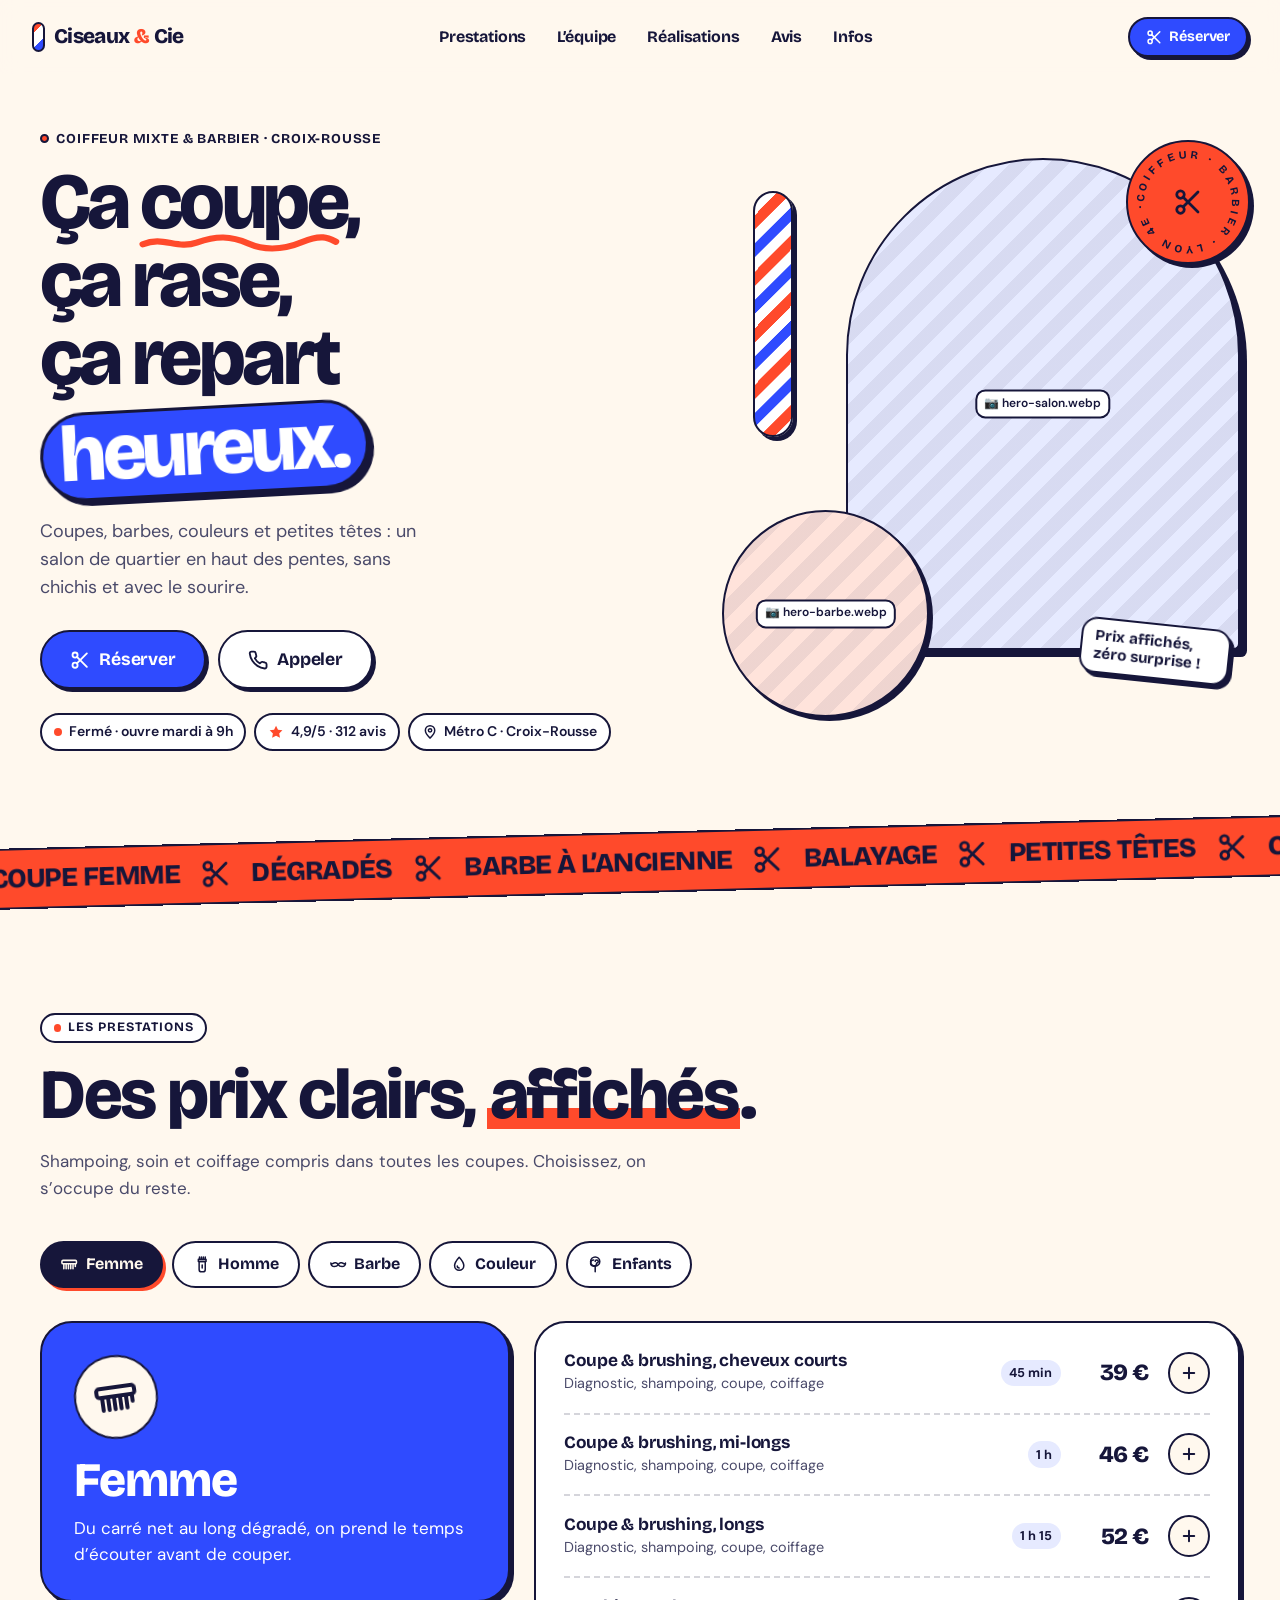
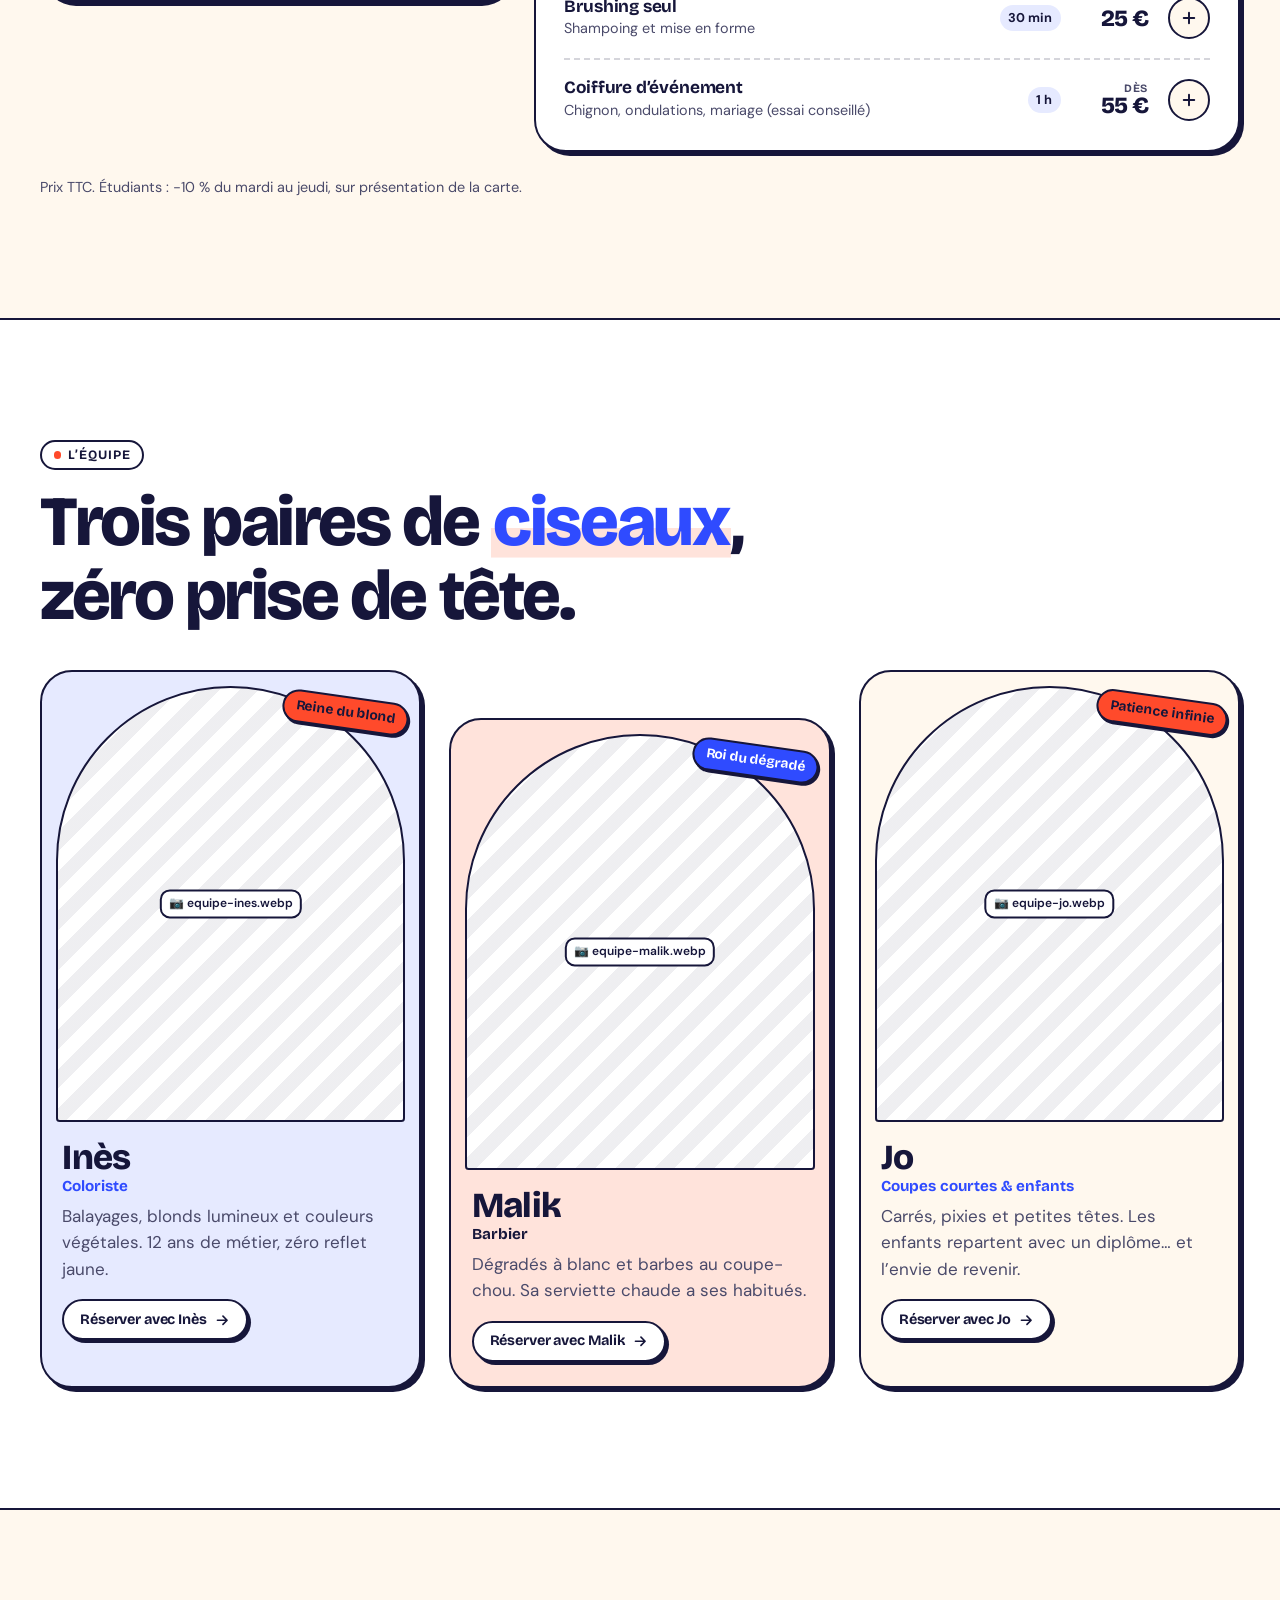
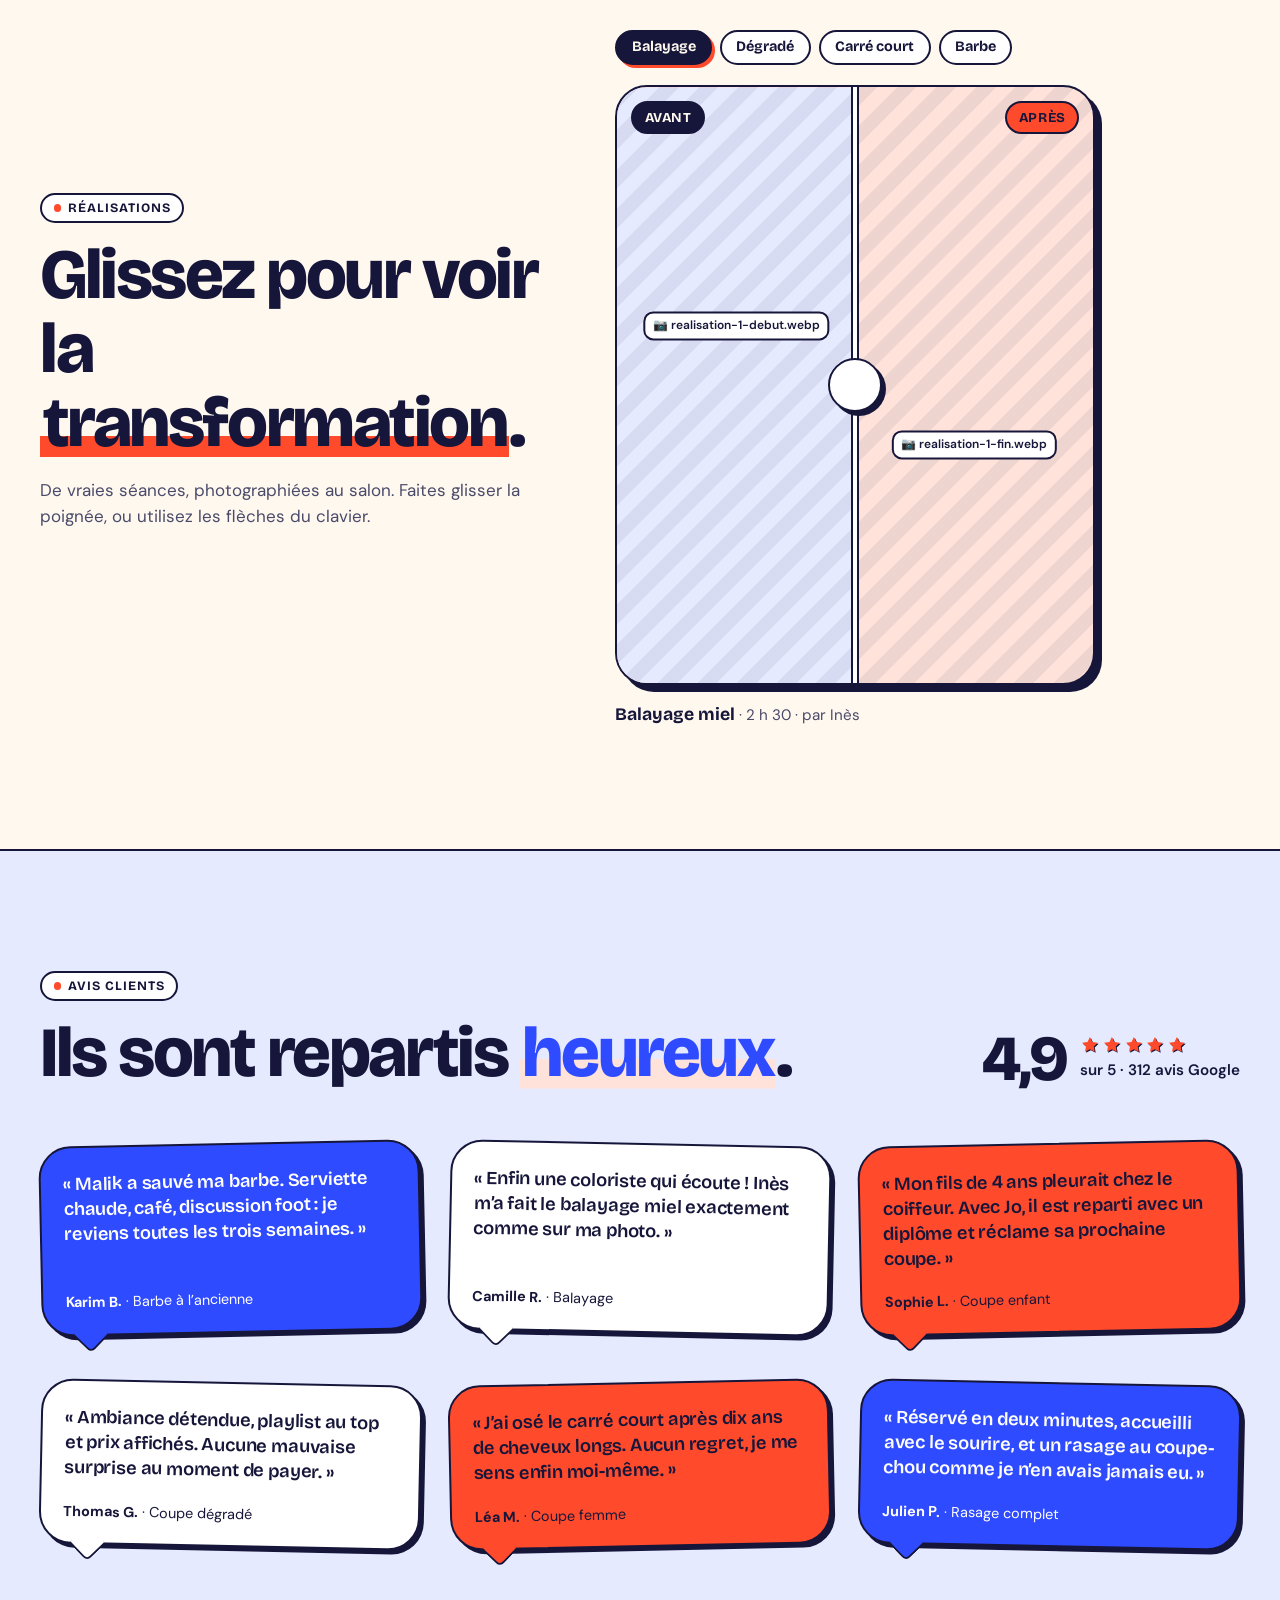
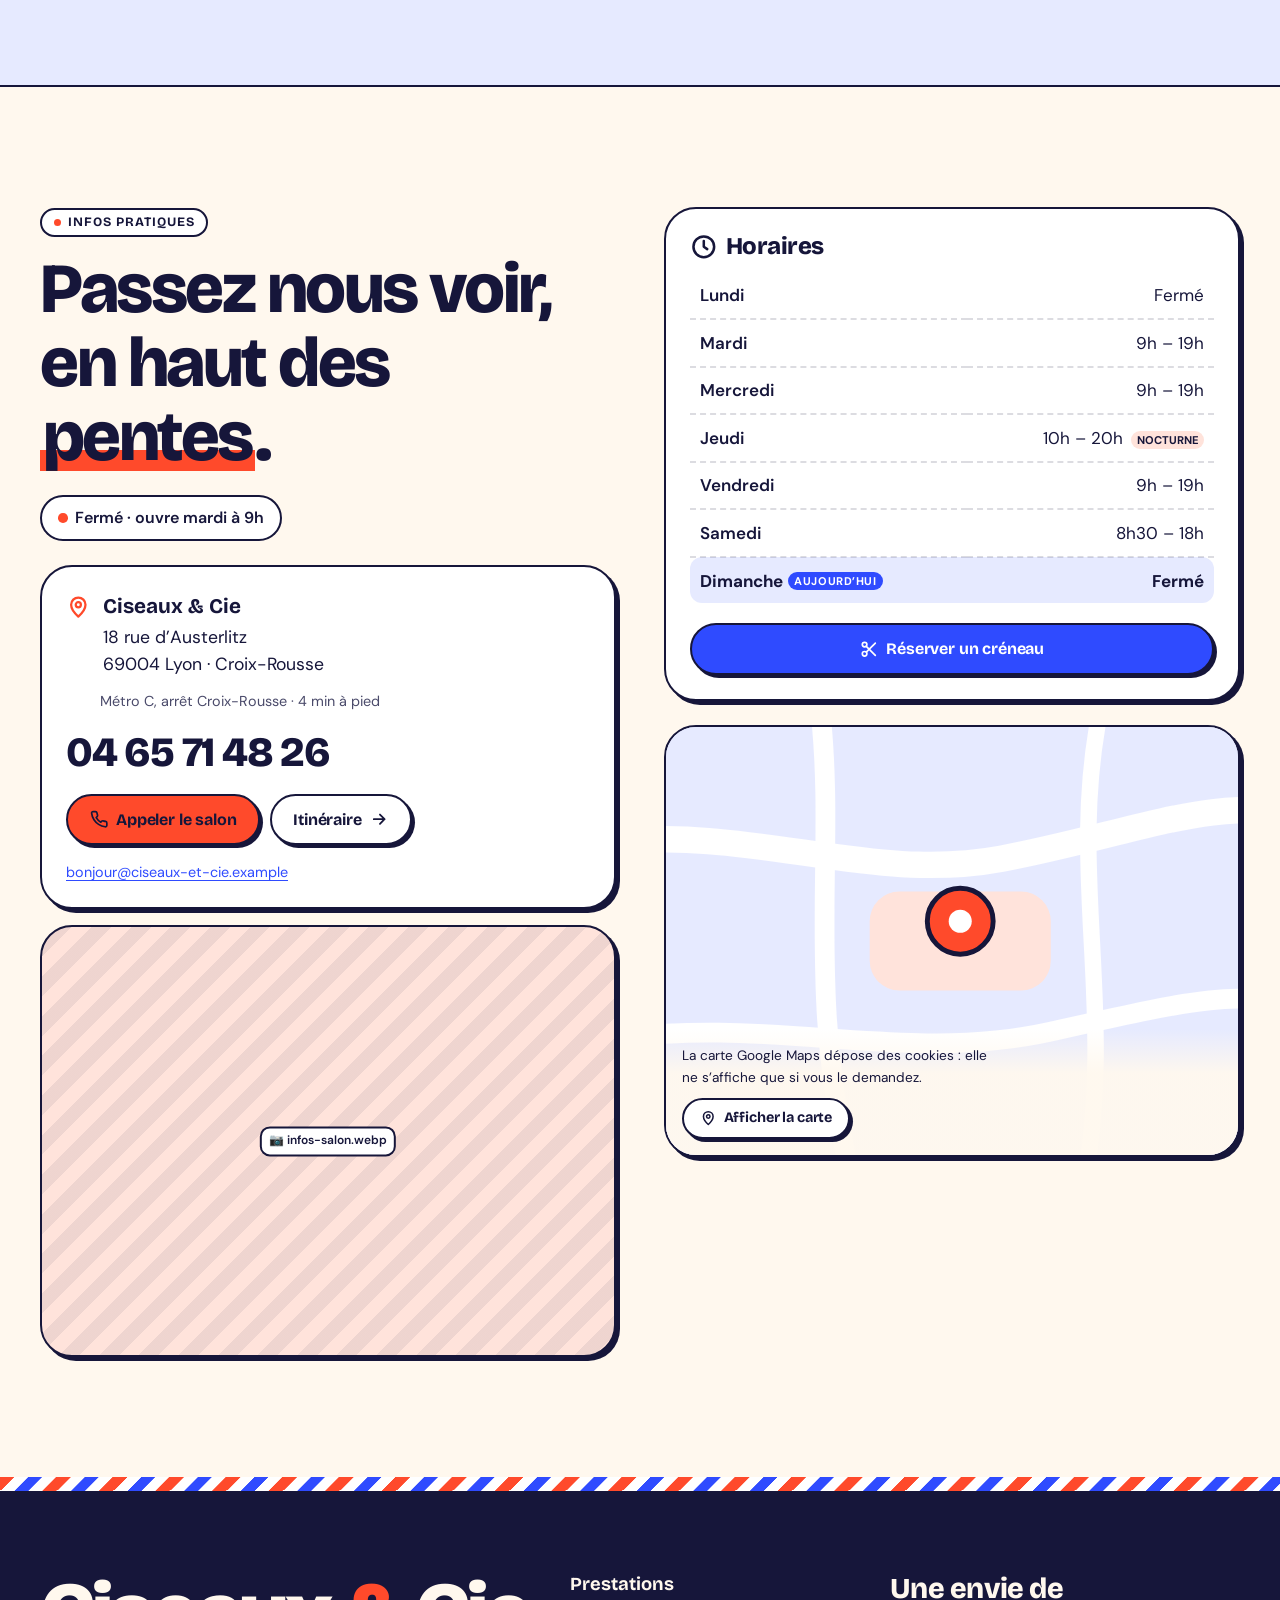
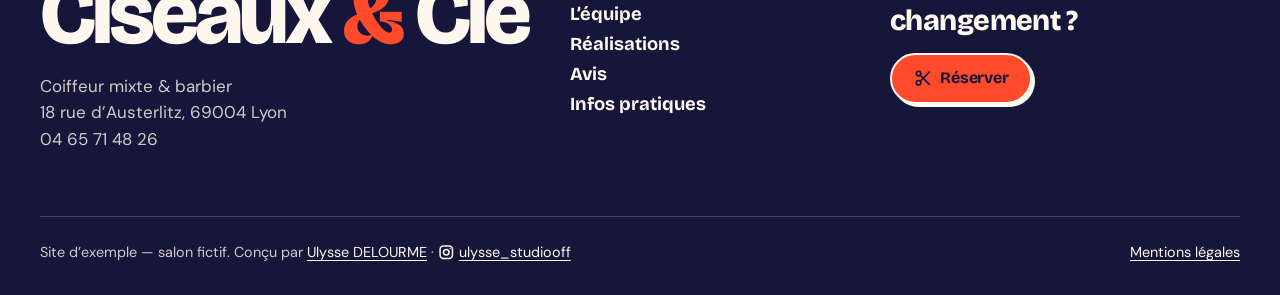
==== sites/atelier-ciseaux/index.html @ 7b152ceb "Ajoute le site d'exemple Ciseaux & Cie (salon de coiffure, réservation démo) - Salon mixte et barbie" ====
<!doctype html>
<html lang="fr">
<head>
  <meta charset="utf-8">
  <meta name="viewport" content="width=device-width, initial-scale=1">

  <!-- ============ SEO ============ -->
  <title>Ciseaux &amp; Cie — Coiffeur mixte &amp; barbier à la Croix-Rousse, Lyon 4e</title>
  <meta name="description" content="Salon de coiffure mixte et barbier à la Croix-Rousse (Lyon 4e) : coupes femme, homme et enfant, barbe à l’ancienne, couleur et balayage. Prix affichés, réservation en ligne.">
  <meta name="theme-color" content="#FFF8EE">

  <!-- Site d'EXEMPLE : on demande à Google de ne pas l'indexer, pour que personne
       ne cherche ce salon fictif. Sur un vrai site client : supprimer cette ligne. -->
  <meta name="robots" content="noindex, follow">

  <!-- Adresse du site sur Netlify (à changer si tu choisis un autre nom ou un nom de domaine) -->
  <link rel="canonical" href="https://ciseaux-et-cie-lyon.netlify.app/">

  <!-- Open Graph (aperçu quand on partage le lien) -->
  <meta property="og:type" content="website">
  <meta property="og:locale" content="fr_FR">
  <meta property="og:title" content="Ciseaux &amp; Cie — Coiffeur &amp; barbier à la Croix-Rousse">
  <meta property="og:description" content="Ça coupe, ça rase, ça repart heureux. Salon mixte et barbier, Lyon 4e.">
  <meta property="og:url" content="https://ciseaux-et-cie-lyon.netlify.app/">
  <!-- PHOTO MANQUANTE : og-image.jpg (1200×630). Les réseaux sociaux exigent une URL absolue. -->
  <meta property="og:image" content="https://ciseaux-et-cie-lyon.netlify.app/assets/img/og-image.jpg">
  <meta name="twitter:card" content="summary_large_image">

  <link rel="icon" href="assets/favicon.svg" type="image/svg+xml">

  <!-- Polices : Bricolage Grotesque (titres) + DM Sans (texte) -->
  <link rel="preconnect" href="https://fonts.googleapis.com">
  <link rel="preconnect" href="https://fonts.gstatic.com" crossorigin>
  <link rel="stylesheet" href="https://fonts.googleapis.com/css2?family=Bricolage+Grotesque:opsz,wght@12..96,500..800&family=DM+Sans:opsz,wght@9..40,400..700&display=swap">

  <link rel="stylesheet" href="css/style.css">

  <!-- Indique au CSS que JavaScript est actif (sinon tout reste visible, sans animation) -->
  <script>document.documentElement.classList.add('js');</script>

  <!-- Données structurées pour Google (SEO local).
       ⚠️ Si tu changes l'adresse, le téléphone ou les horaires, modifie-les aussi ici. -->
  <script type="application/ld+json">
  {
    "@context": "https://schema.org",
    "@type": "HairSalon",
    "name": "Ciseaux & Cie",
    "description": "Salon de coiffure mixte et barbier à la Croix-Rousse, Lyon 4e.",
    "url": "https://ciseaux-et-cie-lyon.netlify.app/",
    "image": "https://ciseaux-et-cie-lyon.netlify.app/assets/img/og-image.jpg",
    "telephone": "+33465714826",
    "email": "bonjour@ciseaux-et-cie.example",
    "priceRange": "€€",
    "address": {
      "@type": "PostalAddress",
      "streetAddress": "18 rue d’Austerlitz",
      "postalCode": "69004",
      "addressLocality": "Lyon",
      "addressCountry": "FR"
    },
    "geo": { "@type": "GeoCoordinates", "latitude": 45.7748, "longitude": 4.8316 },
    "openingHoursSpecification": [
      { "@type": "OpeningHoursSpecification", "dayOfWeek": ["Tuesday", "Wednesday", "Friday"], "opens": "09:00", "closes": "19:00" },
      { "@type": "OpeningHoursSpecification", "dayOfWeek": "Thursday", "opens": "10:00", "closes": "20:00" },
      { "@type": "OpeningHoursSpecification", "dayOfWeek": "Saturday", "opens": "08:30", "closes": "18:00" }
    ]
  }
  </script>
</head>

<body>
  <a class="skip-link" href="#contenu">Aller au contenu</a>

  <!-- ===================================================================
       ICÔNES (sprite SVG)
       Chaque icône est définie une seule fois ici, puis réutilisée avec
       <svg><use href="#i-nom"></use></svg>. Plus léger et plus propre.
       =================================================================== -->
  <svg class="sprite" aria-hidden="true" focusable="false">
    <!-- Les deux lames bougent grâce à la variable CSS --snip (animation « clic-clac » au survol) -->
    <symbol id="i-ciseaux" viewBox="0 0 24 24" fill="none" stroke="currentColor" stroke-width="2.2" stroke-linecap="round" stroke-linejoin="round">
      <g style="transform-origin: 12px 12px; transform: rotate(var(--snip, 0deg));">
        <circle cx="6" cy="6" r="3"/><path d="M8.2 8.2 20 20"/>
      </g>
      <g style="transform-origin: 12px 12px; transform: rotate(calc(var(--snip, 0deg) * -1));">
        <circle cx="6" cy="18" r="3"/><path d="M20 4 8.2 15.8"/>
      </g>
    </symbol>
    <symbol id="i-tel" viewBox="0 0 24 24" fill="none" stroke="currentColor" stroke-width="2.2" stroke-linecap="round" stroke-linejoin="round">
      <path d="M22 16.9v3a2 2 0 0 1-2.2 2 19.8 19.8 0 0 1-8.6-3.1 19.5 19.5 0 0 1-6-6A19.8 19.8 0 0 1 2.1 4.2 2 2 0 0 1 4.1 2h3a2 2 0 0 1 2 1.7c.1 1 .4 1.9.7 2.8a2 2 0 0 1-.5 2.1L8.1 9.9a16 16 0 0 0 6 6l1.3-1.3a2 2 0 0 1 2.1-.4c.9.3 1.8.6 2.8.7a2 2 0 0 1 1.7 2z"/>
    </symbol>
    <symbol id="i-etoile" viewBox="0 0 24 24"><path fill="currentColor" d="m12 2.5 2.9 6 6.6.9-4.8 4.6 1.2 6.5L12 17.4l-5.9 3.1 1.2-6.5-4.8-4.6 6.6-.9z"/></symbol>
    <symbol id="i-pin" viewBox="0 0 24 24" fill="none" stroke="currentColor" stroke-width="2.2" stroke-linecap="round" stroke-linejoin="round">
      <path d="M12 21s-7-6.2-7-11.5a7 7 0 0 1 14 0C19 14.8 12 21 12 21z"/><circle cx="12" cy="9.5" r="2.5"/>
    </symbol>
    <symbol id="i-horloge" viewBox="0 0 24 24" fill="none" stroke="currentColor" stroke-width="2.2" stroke-linecap="round" stroke-linejoin="round">
      <circle cx="12" cy="12" r="9"/><path d="M12 7v5l3 2"/>
    </symbol>
    <symbol id="i-fleche" viewBox="0 0 24 24" fill="none" stroke="currentColor" stroke-width="2.4" stroke-linecap="round" stroke-linejoin="round"><path d="M5 12h14M13 6l6 6-6 6"/></symbol>
    <symbol id="i-plus" viewBox="0 0 24 24" fill="none" stroke="currentColor" stroke-width="2.6" stroke-linecap="round"><path d="M12 5v14M5 12h14"/></symbol>
    <symbol id="i-fermer" viewBox="0 0 24 24" fill="none" stroke="currentColor" stroke-width="2.6" stroke-linecap="round"><path d="M6 6l12 12M18 6 6 18"/></symbol>
    <symbol id="i-check" viewBox="0 0 24 24" fill="none" stroke="currentColor" stroke-width="2.8" stroke-linecap="round" stroke-linejoin="round"><path d="m5 12.5 4.5 4.5L19 7"/></symbol>
    <symbol id="i-instagram" viewBox="0 0 24 24" fill="none" stroke="currentColor" stroke-width="2.2"><rect x="3" y="3" width="18" height="18" rx="5"/><circle cx="12" cy="12" r="4"/><circle cx="17.5" cy="6.5" r=".9" fill="currentColor" stroke="none"/></symbol>
    <!-- Icônes des catégories de prestations -->
    <symbol id="i-femme" viewBox="0 0 24 24" fill="none" stroke="currentColor" stroke-width="2" stroke-linecap="round" stroke-linejoin="round">
      <rect x="2.5" y="7" width="19" height="4.5" rx="1.5"/><path d="M5 11.5V18M8 11.5V18M11 11.5V18M14 11.5V18M17 11.5V18M20 11.5V15"/>
    </symbol>
    <symbol id="i-homme" viewBox="0 0 24 24" fill="none" stroke="currentColor" stroke-width="2" stroke-linecap="round" stroke-linejoin="round">
      <path d="M8 8.5h8V19a3 3 0 0 1-3 3h-2a3 3 0 0 1-3-3z"/><path d="M7 5.5h10v3H7zM8.5 2.5v3M11 2.5v3M13.5 2.5v3M16 2.5v3M12 13v4"/>
    </symbol>
    <symbol id="i-barbe" viewBox="0 0 24 24" fill="none" stroke="currentColor" stroke-width="2" stroke-linecap="round" stroke-linejoin="round">
      <path d="M12 12.5c-1.6-2.6-4.6-3.2-6.6-1.6-1.2 1-2.4.6-2.9-.4-.3 2.2 1.5 4.6 4.5 4.6 2.2 0 4-1 5-2.4 1 1.4 2.8 2.4 5 2.4 3 0 4.8-2.4 4.5-4.6-.5 1-1.7 1.4-2.9.4-2-1.6-5-1-6.6 1.6z"/>
    </symbol>
    <symbol id="i-couleur" viewBox="0 0 24 24" fill="none" stroke="currentColor" stroke-width="2" stroke-linecap="round" stroke-linejoin="round">
      <path d="M12 3s6 6.5 6 11a6 6 0 0 1-12 0c0-4.5 6-11 6-11z"/><path d="M9.5 14.5a2.5 2.5 0 0 0 2.5 2.5"/>
    </symbol>
    <symbol id="i-enfants" viewBox="0 0 24 24" fill="none" stroke="currentColor" stroke-width="2" stroke-linecap="round" stroke-linejoin="round">
      <circle cx="12" cy="8.5" r="6"/><path d="M12 14.5V22M12 8.5a2 2 0 1 1 2 2 4 4 0 1 1-4-4"/>
    </symbol>
  </svg>

  <!-- ===================================================================
       EN-TÊTE (toujours visible) : logo, menu, bouton Réserver
       =================================================================== -->
  <header class="site-header" data-header>
    <a class="logo" href="#top" aria-label="Ciseaux &amp; Cie, retour en haut">
      <span class="logo__pole" aria-hidden="true"></span>
      <span class="logo__text">Ciseaux <span class="logo__amp">&amp;</span> Cie</span>
    </a>

    <nav class="nav" id="menu" aria-label="Navigation principale" data-menu>
      <ul class="nav__list">
        <li><a href="#prestations">Prestations</a></li>
        <li><a href="#equipe">L’équipe</a></li>
        <li><a href="#realisations">Réalisations</a></li>
        <li><a href="#avis">Avis</a></li>
        <li><a href="#infos">Infos</a></li>
      </ul>
      <a class="nav__tel" href="tel:+33465714826">
        <svg class="icon"><use href="#i-tel"></use></svg> 04 65 71 48 26
      </a>
    </nav>

    <div class="site-header__actions">
      <button class="btn btn--bleu btn--small header__book" type="button" data-book>
        <svg class="icon icon--ciseaux"><use href="#i-ciseaux"></use></svg> Réserver
      </button>
      <button class="burger" type="button" aria-controls="menu" aria-expanded="false" data-burger>
        <span class="burger__lines" aria-hidden="true"></span>
        <span class="visually-hidden">Menu</span>
      </button>
    </div>
  </header>

  <main id="contenu">

    <!-- =================================================================
         1. HERO
         ================================================================= -->
    <section class="hero" id="top" aria-labelledby="hero-title">
      <div class="container hero__grid">

        <div class="hero__text">
          <p class="hero__kicker pop" style="--d: .05s">
            <span class="dot" aria-hidden="true"></span> Coiffeur mixte &amp; barbier · Croix-Rousse
          </p>

          <!-- Chaque mot apparaît à son tour (variable --i = ordre d'apparition) -->
          <h1 class="hero__title" id="hero-title">
            <span class="line"><span class="word" style="--i: 0">Ça</span> <span class="word word--squiggle" style="--i: 1">coupe,<svg class="squiggle" viewBox="0 0 200 20" preserveAspectRatio="none" aria-hidden="true"><path pathLength="1" d="M3 13c20-10 34 6 54-2s34-8 52 1 36 7 55-2 26-4 33 0"/></svg></span></span>
            <span class="line"><span class="word" style="--i: 2">ça</span> <span class="word" style="--i: 3">rase,</span></span>
            <span class="line"><span class="word" style="--i: 4">ça</span> <span class="word" style="--i: 5">repart</span></span>
            <span class="line"><span class="word word--pill" style="--i: 6">heureux.</span></span>
          </h1>

          <p class="hero__lead pop" style="--d: .9s">
            Coupes, barbes, couleurs et petites têtes : un salon de quartier en haut des pentes, sans chichis et avec le sourire.
          </p>

          <div class="hero__actions pop" style="--d: 1s">
            <button class="btn btn--bleu btn--big" type="button" data-book>
              <svg class="icon icon--ciseaux"><use href="#i-ciseaux"></use></svg> Réserver
            </button>
            <a class="btn btn--blanc btn--big" href="tel:+33465714826">
              <svg class="icon"><use href="#i-tel"></use></svg> Appeler
            </a>
          </div>

          <ul class="hero__chips pop" style="--d: 1.1s">
            <!-- Calculé automatiquement à partir du tableau des horaires (section Infos) -->
            <li class="chip chip--status" data-open-status>
              <span class="status-dot" aria-hidden="true"></span>
              <span data-open-status-text>Horaires dans la section Infos</span>
            </li>
            <li class="chip">
              <svg class="icon icon--star"><use href="#i-etoile"></use></svg> 4,9/5 · 312 avis
            </li>
            <li class="chip">
              <svg class="icon"><use href="#i-pin"></use></svg> Métro C · Croix-Rousse
            </li>
          </ul>
        </div>

        <div class="hero__visual">
          <!-- PHOTO MANQUANTE : hero-salon.webp (1000×1250, portrait 4:5) -->
          <figure class="hero__photo pop" style="--d: .35s">
            <img src="assets/img/hero-salon.webp" width="1000" height="1250" fetchpriority="high"
                 alt="Une coiffeuse coupe les cheveux d’une cliente qui rit, dans le salon lumineux Ciseaux & Cie">
          </figure>

          <!-- PHOTO MANQUANTE : hero-barbe.webp (600×600, carré) -->
          <figure class="hero__photo-mini pop" style="--d: .6s">
            <img src="assets/img/hero-barbe.webp" width="600" height="600"
                 alt="Gros plan d’une barbe taillée au rasoir">
          </figure>

          <!-- Le poteau de barbier : la signature visuelle du salon -->
          <div class="pole pole--hero pop" style="--d: .5s" aria-hidden="true"></div>

          <!-- Badge rond avec texte qui tourne -->
          <div class="badge-spin pop" style="--d: .8s" aria-hidden="true">
            <svg viewBox="0 0 120 120">
              <defs><path id="cercle" d="M60 60m-44 0a44 44 0 1 1 88 0a44 44 0 1 1-88 0"/></defs>
              <text><textPath href="#cercle" textLength="274" lengthAdjust="spacing">COIFFEUR · BARBIER · LYON 4E ·</textPath></text>
            </svg>
            <svg class="badge-spin__icon icon--ciseaux"><use href="#i-ciseaux"></use></svg>
          </div>

          <p class="sticker sticker--hero pop" style="--d: 1.2s" aria-hidden="true">Prix affichés, zéro surprise&nbsp;!</p>
        </div>
      </div>
    </section>

    <!-- Bandeau qui défile (le contenu est doublé pour une boucle sans à-coup) -->
    <div class="marquee" aria-hidden="true">
      <div class="marquee__track">
        <span>Coupe femme</span><svg class="icon"><use href="#i-ciseaux"></use></svg>
        <span>Dégradés</span><svg class="icon"><use href="#i-ciseaux"></use></svg>
        <span>Barbe à l’ancienne</span><svg class="icon"><use href="#i-ciseaux"></use></svg>
        <span>Balayage</span><svg class="icon"><use href="#i-ciseaux"></use></svg>
        <span>Petites têtes</span><svg class="icon"><use href="#i-ciseaux"></use></svg>
        <span>Coupe femme</span><svg class="icon"><use href="#i-ciseaux"></use></svg>
        <span>Dégradés</span><svg class="icon"><use href="#i-ciseaux"></use></svg>
        <span>Barbe à l’ancienne</span><svg class="icon"><use href="#i-ciseaux"></use></svg>
        <span>Balayage</span><svg class="icon"><use href="#i-ciseaux"></use></svg>
        <span>Petites têtes</span><svg class="icon"><use href="#i-ciseaux"></use></svg>
      </div>
    </div>

    <!-- =================================================================
         2. PRESTATIONS
         ✏️ PRIX ET DURÉES : modifie chaque <li class="service">.
            - data-id       : identifiant unique (sans espace ni accent)
            - data-duration : durée en minutes (sert aux créneaux du formulaire)
            - le texte visible (nom, description, « 45 min », « 39 € »)
            Pour un prix « à partir de », ajoute <small>dès</small> devant le prix.
         Le formulaire de réservation lit cette liste tout seul : rien d'autre à modifier.
         ================================================================= -->
    <section class="section prestations" id="prestations" aria-labelledby="prestations-title">
      <div class="container">
        <header class="section__head reveal">
          <p class="eyebrow">Les prestations</p>
          <h2 class="title" id="prestations-title">Des prix clairs, <span class="mark">affichés</span>.</h2>
          <p class="section__lead">Shampoing, soin et coiffage compris dans toutes les coupes. Choisissez, on s’occupe du reste.</p>
        </header>

        <div class="tabs" data-tabs>
          <div class="tabs__list reveal" role="tablist" aria-label="Catégories de prestations">
            <button class="tab" role="tab" id="tab-femme" aria-controls="panel-femme" aria-selected="true">
              <svg class="icon"><use href="#i-femme"></use></svg> Femme
            </button>
            <button class="tab" role="tab" id="tab-homme" aria-controls="panel-homme" aria-selected="false" tabindex="-1">
              <svg class="icon"><use href="#i-homme"></use></svg> Homme
            </button>
            <button class="tab" role="tab" id="tab-barbe" aria-controls="panel-barbe" aria-selected="false" tabindex="-1">
              <svg class="icon"><use href="#i-barbe"></use></svg> Barbe
            </button>
            <button class="tab" role="tab" id="tab-couleur" aria-controls="panel-couleur" aria-selected="false" tabindex="-1">
              <svg class="icon"><use href="#i-couleur"></use></svg> Couleur
            </button>
            <button class="tab" role="tab" id="tab-enfants" aria-controls="panel-enfants" aria-selected="false" tabindex="-1">
              <svg class="icon"><use href="#i-enfants"></use></svg> Enfants
            </button>
          </div>

          <!-- ---------- FEMME ---------- -->
          <div class="panel" role="tabpanel" id="panel-femme" aria-labelledby="tab-femme" data-category="Femme">
            <div class="panel__intro panel__intro--bleu">
              <svg class="panel__icon"><use href="#i-femme"></use></svg>
              <h3>Femme</h3>
              <p>Du carré net au long dégradé, on prend le temps d’écouter avant de couper.</p>
            </div>
            <ul class="services">
              <li class="service" data-id="femme-courts" data-duration="45">
                <div class="service__info"><h4 class="service__name">Coupe &amp; brushing, cheveux courts</h4><p class="service__desc">Diagnostic, shampoing, coupe, coiffage</p></div>
                <span class="service__time">45 min</span>
                <span class="service__price">39 €</span>
              </li>
              <li class="service" data-id="femme-milongs" data-duration="60">
                <div class="service__info"><h4 class="service__name">Coupe &amp; brushing, mi-longs</h4><p class="service__desc">Diagnostic, shampoing, coupe, coiffage</p></div>
                <span class="service__time">1 h</span>
                <span class="service__price">46 €</span>
              </li>
              <li class="service" data-id="femme-longs" data-duration="75">
                <div class="service__info"><h4 class="service__name">Coupe &amp; brushing, longs</h4><p class="service__desc">Diagnostic, shampoing, coupe, coiffage</p></div>
                <span class="service__time">1 h 15</span>
                <span class="service__price">52 €</span>
              </li>
              <li class="service" data-id="femme-brushing" data-duration="30">
                <div class="service__info"><h4 class="service__name">Brushing seul</h4><p class="service__desc">Shampoing et mise en forme</p></div>
                <span class="service__time">30 min</span>
                <span class="service__price">25 €</span>
              </li>
              <li class="service" data-id="femme-evenement" data-duration="60">
                <div class="service__info"><h4 class="service__name">Coiffure d’événement</h4><p class="service__desc">Chignon, ondulations, mariage (essai conseillé)</p></div>
                <span class="service__time">1 h</span>
                <span class="service__price"><small>dès</small> 55 €</span>
              </li>
            </ul>
          </div>

          <!-- ---------- HOMME ---------- -->
          <div class="panel" role="tabpanel" id="panel-homme" aria-labelledby="tab-homme" data-category="Homme">
            <div class="panel__intro panel__intro--vermillon">
              <svg class="panel__icon"><use href="#i-homme"></use></svg>
              <h3>Homme</h3>
              <p>Classique aux ciseaux ou dégradé à blanc millimétré : vous ressortez net.</p>
            </div>
            <ul class="services">
              <li class="service" data-id="homme-coupe" data-duration="30">
                <div class="service__info"><h4 class="service__name">Coupe homme</h4><p class="service__desc">Shampoing, coupe ciseaux ou tondeuse, coiffage</p></div>
                <span class="service__time">30 min</span>
                <span class="service__price">26 €</span>
              </li>
              <li class="service" data-id="homme-degrade" data-duration="45">
                <div class="service__info"><h4 class="service__name">Coupe dégradé (fade)</h4><p class="service__desc">Dégradé à blanc ou bas, finitions au rasoir</p></div>
                <span class="service__time">45 min</span>
                <span class="service__price">30 €</span>
              </li>
              <li class="service" data-id="homme-coupe-barbe" data-duration="50">
                <div class="service__info"><h4 class="service__name">Coupe + barbe</h4><p class="service__desc">La formule complète, serviette chaude incluse</p></div>
                <span class="service__time">50 min</span>
                <span class="service__price">39 €</span>
              </li>
              <li class="service" data-id="homme-tondeuse" data-duration="15">
                <div class="service__info"><h4 class="service__name">Tondeuse, un seul sabot</h4><p class="service__desc">Rapide et efficace</p></div>
                <span class="service__time">15 min</span>
                <span class="service__price">16 €</span>
              </li>
            </ul>
          </div>

          <!-- ---------- BARBE ---------- -->
          <div class="panel" role="tabpanel" id="panel-barbe" aria-labelledby="tab-barbe" data-category="Barbe">
            <div class="panel__intro panel__intro--bleu">
              <svg class="panel__icon"><use href="#i-barbe"></use></svg>
              <h3>Barbe</h3>
              <p>Serviette chaude, huile, coupe-chou : le rituel du barbier, comme avant.</p>
            </div>
            <ul class="services">
              <li class="service" data-id="barbe-taille" data-duration="20">
                <div class="service__info"><h4 class="service__name">Taille de barbe</h4><p class="service__desc">Mise en forme et contours</p></div>
                <span class="service__time">20 min</span>
                <span class="service__price">18 €</span>
              </li>
              <li class="service" data-id="barbe-ancienne" data-duration="30">
                <div class="service__info"><h4 class="service__name">Barbe à l’ancienne</h4><p class="service__desc">Serviette chaude, taille, rasoir, huile</p></div>
                <span class="service__time">30 min</span>
                <span class="service__price">26 €</span>
              </li>
              <li class="service" data-id="barbe-rasage" data-duration="30">
                <div class="service__info"><h4 class="service__name">Rasage complet au coupe-chou</h4><p class="service__desc">Pour un visage parfaitement lisse</p></div>
                <span class="service__time">30 min</span>
                <span class="service__price">28 €</span>
              </li>
              <li class="service" data-id="barbe-contours" data-duration="10">
                <div class="service__info"><h4 class="service__name">Contours seuls</h4><p class="service__desc">Entre deux tailles</p></div>
                <span class="service__time">10 min</span>
                <span class="service__price">10 €</span>
              </li>
            </ul>
          </div>

          <!-- ---------- COULEUR ---------- -->
          <div class="panel" role="tabpanel" id="panel-couleur" aria-labelledby="tab-couleur" data-category="Couleur">
            <div class="panel__intro panel__intro--vermillon">
              <svg class="panel__icon"><use href="#i-couleur"></use></svg>
              <h3>Couleur</h3>
              <p>Blonds lumineux, reflets subtils ou couleur franche, avec des produits à base végétale.</p>
            </div>
            <ul class="services">
              <li class="service" data-id="couleur-racines" data-duration="75">
                <div class="service__info"><h4 class="service__name">Couleur racines</h4><p class="service__desc">Hors coupe et brushing</p></div>
                <span class="service__time">1 h 15</span>
                <span class="service__price"><small>dès</small> 42 €</span>
              </li>
              <li class="service" data-id="couleur-complete" data-duration="90">
                <div class="service__info"><h4 class="service__name">Couleur complète</h4><p class="service__desc">Des racines aux pointes</p></div>
                <span class="service__time">1 h 30</span>
                <span class="service__price"><small>dès</small> 55 €</span>
              </li>
              <li class="service" data-id="couleur-balayage" data-duration="150">
                <div class="service__info"><h4 class="service__name">Balayage ou mèches</h4><p class="service__desc">Éclaircissement à main levée, patine incluse</p></div>
                <span class="service__time">2 h 30</span>
                <span class="service__price"><small>dès</small> 79 €</span>
              </li>
              <li class="service" data-id="couleur-patine" data-duration="20">
                <div class="service__info"><h4 class="service__name">Patine (gloss)</h4><p class="service__desc">Raviver ou neutraliser un reflet</p></div>
                <span class="service__time">20 min</span>
                <span class="service__price">22 €</span>
              </li>
            </ul>
          </div>

          <!-- ---------- ENFANTS ---------- -->
          <div class="panel" role="tabpanel" id="panel-enfants" aria-labelledby="tab-enfants" data-category="Enfants">
            <div class="panel__intro panel__intro--bleu">
              <svg class="panel__icon"><use href="#i-enfants"></use></svg>
              <h3>Enfants</h3>
              <p>On prend le temps qu’il faut. Pour la toute première coupe, un diplôme est offert&nbsp;!</p>
            </div>
            <ul class="services">
              <li class="service" data-id="enfant-moins6" data-duration="20">
                <div class="service__info"><h4 class="service__name">Coupe enfant, moins de 6 ans</h4><p class="service__desc">Dans le fauteuil-voiture, avec patience</p></div>
                <span class="service__time">20 min</span>
                <span class="service__price">15 €</span>
              </li>
              <li class="service" data-id="enfant-6-12" data-duration="30">
                <div class="service__info"><h4 class="service__name">Coupe enfant, 6 à 12 ans</h4><p class="service__desc">Shampoing et coupe</p></div>
                <span class="service__time">30 min</span>
                <span class="service__price">19 €</span>
              </li>
              <li class="service" data-id="enfant-ado" data-duration="30">
                <div class="service__info"><h4 class="service__name">Coupe ado, jusqu’à 16 ans</h4><p class="service__desc">Dégradé compris</p></div>
                <span class="service__time">30 min</span>
                <span class="service__price">22 €</span>
              </li>
            </ul>
          </div>
        </div>

        <p class="prestations__note reveal">Prix TTC. Étudiants : −10 % du mardi au jeudi, sur présentation de la carte.</p>
      </div>
    </section>

    <!-- =================================================================
         3. L'ÉQUIPE
         ✏️ data-book-stylist doit correspondre à la valeur du coiffeur
            dans le formulaire de réservation (en bas de ce fichier).
         ================================================================= -->
    <section class="section equipe" id="equipe" aria-labelledby="equipe-title">
      <div class="container">
        <header class="section__head reveal">
          <p class="eyebrow">L’équipe</p>
          <h2 class="title" id="equipe-title">Trois paires de <span class="mark mark--bleu">ciseaux</span>, zéro prise de tête.</h2>
        </header>

        <ul class="team">
          <li class="member member--bleu reveal" style="--d: 0s">
            <div class="member__photo">
              <!-- PHOTO MANQUANTE : equipe-ines.webp (800×1000, portrait 4:5) -->
              <img src="assets/img/equipe-ines.webp" width="800" height="1000" loading="lazy"
                   alt="Portrait d’Inès, coloriste, souriante, cheveux blonds ondulés">
            </div>
            <span class="member__sticker" aria-hidden="true">Reine du blond</span>
            <h3 class="member__name">Inès</h3>
            <p class="member__role">Coloriste</p>
            <p class="member__text">Balayages, blonds lumineux et couleurs végétales. 12 ans de métier, zéro reflet jaune.</p>
            <button class="btn btn--blanc btn--small" type="button" data-book data-book-stylist="ines">
              Réserver avec Inès <svg class="icon"><use href="#i-fleche"></use></svg>
            </button>
          </li>

          <li class="member member--vermillon reveal" style="--d: .1s">
            <div class="member__photo">
              <!-- PHOTO MANQUANTE : equipe-malik.webp (800×1000, portrait 4:5) -->
              <img src="assets/img/equipe-malik.webp" width="800" height="1000" loading="lazy"
                   alt="Portrait de Malik, barbier, barbe soignée et tablier de cuir">
            </div>
            <span class="member__sticker" aria-hidden="true">Roi du dégradé</span>
            <h3 class="member__name">Malik</h3>
            <p class="member__role">Barbier</p>
            <p class="member__text">Dégradés à blanc et barbes au coupe-chou. Sa serviette chaude a ses habitués.</p>
            <button class="btn btn--blanc btn--small" type="button" data-book data-book-stylist="malik">
              Réserver avec Malik <svg class="icon"><use href="#i-fleche"></use></svg>
            </button>
          </li>

          <li class="member member--creme reveal" style="--d: .2s">
            <div class="member__photo">
              <!-- PHOTO MANQUANTE : equipe-jo.webp (800×1000, portrait 4:5) -->
              <img src="assets/img/equipe-jo.webp" width="800" height="1000" loading="lazy"
                   alt="Portrait de Jo, coiffeur·se, en train de rire, ciseaux à la main">
            </div>
            <span class="member__sticker" aria-hidden="true">Patience infinie</span>
            <h3 class="member__name">Jo</h3>
            <p class="member__role">Coupes courtes &amp; enfants</p>
            <p class="member__text">Carrés, pixies et petites têtes. Les enfants repartent avec un diplôme… et l’envie de revenir.</p>
            <button class="btn btn--blanc btn--small" type="button" data-book data-book-stylist="jo">
              Réserver avec Jo <svg class="icon"><use href="#i-fleche"></use></svg>
            </button>
          </li>
        </ul>
      </div>
    </section>

    <!-- =================================================================
         4. RÉALISATIONS (comparateur à glisser)
         ✏️ Pour chaque réalisation :
            - les deux photos : realisation-N-debut.webp (avant OU pendant)
              et realisation-N-fin.webp (après), même cadrage si possible ;
            - les libellés : modifie le texte des deux <span class="compare__tag">
              (« Avant » ou « Pendant », et « Après ») : l'accessibilité suit toute seule ;
            - le nom de l'onglet et la légende.
         ================================================================= -->
    <section class="section realisations" id="realisations" aria-labelledby="realisations-title">
      <div class="container realisations__grid">
        <header class="section__head reveal">
          <p class="eyebrow">Réalisations</p>
          <h2 class="title" id="realisations-title">Glissez pour voir la <span class="mark">transformation</span>.</h2>
          <p class="section__lead">De vraies séances, photographiées au salon. Faites glisser la poignée, ou utilisez les flèches du clavier.</p>
        </header>

        <div class="gallery" data-tabs>
          <div class="gallery__tabs reveal" role="tablist" aria-label="Choisir une réalisation">
            <button class="tab tab--small" role="tab" id="tab-real-1" aria-controls="real-1" aria-selected="true">Balayage</button>
            <button class="tab tab--small" role="tab" id="tab-real-2" aria-controls="real-2" aria-selected="false" tabindex="-1">Dégradé</button>
            <button class="tab tab--small" role="tab" id="tab-real-3" aria-controls="real-3" aria-selected="false" tabindex="-1">Carré court</button>
            <button class="tab tab--small" role="tab" id="tab-real-4" aria-controls="real-4" aria-selected="false" tabindex="-1">Barbe</button>
          </div>

          <!-- Réalisation 1 -->
          <figure class="compare reveal" role="tabpanel" id="real-1" aria-labelledby="tab-real-1" data-compare>
            <div class="compare__frame">
              <!-- PHOTOS MANQUANTES : realisation-1-fin.webp et realisation-1-debut.webp (900×1125, 4:5) -->
              <img class="compare__img" src="assets/img/realisation-1-fin.webp" width="900" height="1125" loading="lazy"
                   alt="Après : balayage miel lumineux sur cheveux mi-longs">
              <div class="compare__debut">
                <img class="compare__img" src="assets/img/realisation-1-debut.webp" width="900" height="1125" loading="lazy"
                     alt="Avant : cheveux châtains mi-longs, sans reflets">
              </div>
              <span class="compare__tag compare__tag--debut">Avant</span>
              <span class="compare__tag compare__tag--fin">Après</span>
              <input class="compare__range" type="range" min="0" max="100" value="50">
              <div class="compare__handle" aria-hidden="true"><span class="compare__knob"></span></div>
            </div>
            <figcaption class="compare__caption"><strong>Balayage miel</strong> · 2 h 30 · par Inès</figcaption>
          </figure>

          <!-- Réalisation 2 (exemple de paire « pendant / après ») -->
          <figure class="compare" role="tabpanel" id="real-2" aria-labelledby="tab-real-2" data-compare>
            <div class="compare__frame">
              <!-- PHOTOS MANQUANTES : realisation-2-fin.webp et realisation-2-debut.webp (900×1125, 4:5) -->
              <img class="compare__img" src="assets/img/realisation-2-fin.webp" width="900" height="1125" loading="lazy"
                   alt="Après : dégradé à blanc net, dessus texturé">
              <div class="compare__debut">
                <img class="compare__img" src="assets/img/realisation-2-debut.webp" width="900" height="1125" loading="lazy"
                     alt="Pendant : le barbier passe la tondeuse sur les côtés">
              </div>
              <span class="compare__tag compare__tag--debut">Pendant</span>
              <span class="compare__tag compare__tag--fin">Après</span>
              <input class="compare__range" type="range" min="0" max="100" value="50">
              <div class="compare__handle" aria-hidden="true"><span class="compare__knob"></span></div>
            </div>
            <figcaption class="compare__caption"><strong>Dégradé à blanc</strong> · 45 min · par Malik</figcaption>
          </figure>

          <!-- Réalisation 3 -->
          <figure class="compare" role="tabpanel" id="real-3" aria-labelledby="tab-real-3" data-compare>
            <div class="compare__frame">
              <!-- PHOTOS MANQUANTES : realisation-3-fin.webp et realisation-3-debut.webp (900×1125, 4:5) -->
              <img class="compare__img" src="assets/img/realisation-3-fin.webp" width="900" height="1125" loading="lazy"
                   alt="Après : carré court flou à hauteur de mâchoire">
              <div class="compare__debut">
                <img class="compare__img" src="assets/img/realisation-3-debut.webp" width="900" height="1125" loading="lazy"
                     alt="Avant : cheveux longs et lisses">
              </div>
              <span class="compare__tag compare__tag--debut">Avant</span>
              <span class="compare__tag compare__tag--fin">Après</span>
              <input class="compare__range" type="range" min="0" max="100" value="50">
              <div class="compare__handle" aria-hidden="true"><span class="compare__knob"></span></div>
            </div>
            <figcaption class="compare__caption"><strong>Carré court flou</strong> · 1 h · par Jo</figcaption>
          </figure>

          <!-- Réalisation 4 (exemple de paire « pendant / après ») -->
          <figure class="compare" role="tabpanel" id="real-4" aria-labelledby="tab-real-4" data-compare>
            <div class="compare__frame">
              <!-- PHOTOS MANQUANTES : realisation-4-fin.webp et realisation-4-debut.webp (900×1125, 4:5) -->
              <img class="compare__img" src="assets/img/realisation-4-fin.webp" width="900" height="1125" loading="lazy"
                   alt="Après : barbe taillée, contours nets">
              <div class="compare__debut">
                <img class="compare__img" src="assets/img/realisation-4-debut.webp" width="900" height="1125" loading="lazy"
                     alt="Pendant : rasage des contours au coupe-chou, mousse sur les joues">
              </div>
              <span class="compare__tag compare__tag--debut">Pendant</span>
              <span class="compare__tag compare__tag--fin">Après</span>
              <input class="compare__range" type="range" min="0" max="100" value="50">
              <div class="compare__handle" aria-hidden="true"><span class="compare__knob"></span></div>
            </div>
            <figcaption class="compare__caption"><strong>Barbe à l’ancienne</strong> · 30 min · par Malik</figcaption>
          </figure>
        </div>
      </div>
    </section>

    <!-- =================================================================
         5. AVIS CLIENTS (fictifs)
         ================================================================= -->
    <section class="section avis" id="avis" aria-labelledby="avis-title">
      <div class="container">
        <header class="section__head avis__head reveal">
          <div>
            <p class="eyebrow">Avis clients</p>
            <h2 class="title" id="avis-title">Ils sont repartis <span class="mark mark--bleu">heureux</span>.</h2>
          </div>
          <p class="score">
            <span class="score__value">4,9</span>
            <span class="score__detail">
              <span class="stars" aria-hidden="true">
                <svg class="icon"><use href="#i-etoile"></use></svg><svg class="icon"><use href="#i-etoile"></use></svg><svg class="icon"><use href="#i-etoile"></use></svg><svg class="icon"><use href="#i-etoile"></use></svg><svg class="icon"><use href="#i-etoile"></use></svg>
              </span>
              <span>sur 5 · 312 avis Google</span>
            </span>
          </p>
        </header>

        <ul class="reviews">
          <li class="review review--bleu reveal" style="--d: 0s">
            <blockquote><p>« Malik a sauvé ma barbe. Serviette chaude, café, discussion foot : je reviens toutes les trois semaines. »</p></blockquote>
            <p class="review__author"><strong>Karim B.</strong> · Barbe à l’ancienne</p>
          </li>
          <li class="review review--blanc reveal" style="--d: .08s">
            <blockquote><p>« Enfin une coloriste qui écoute ! Inès m’a fait le balayage miel exactement comme sur ma photo. »</p></blockquote>
            <p class="review__author"><strong>Camille R.</strong> · Balayage</p>
          </li>
          <li class="review review--vermillon reveal" style="--d: .16s">
            <blockquote><p>« Mon fils de 4 ans pleurait chez le coiffeur. Avec Jo, il est reparti avec un diplôme et réclame sa prochaine coupe. »</p></blockquote>
            <p class="review__author"><strong>Sophie L.</strong> · Coupe enfant</p>
          </li>
          <li class="review review--blanc reveal" style="--d: 0s">
            <blockquote><p>« Ambiance détendue, playlist au top et prix affichés. Aucune mauvaise surprise au moment de payer. »</p></blockquote>
            <p class="review__author"><strong>Thomas G.</strong> · Coupe dégradé</p>
          </li>
          <li class="review review--vermillon reveal" style="--d: .08s">
            <blockquote><p>« J’ai osé le carré court après dix ans de cheveux longs. Aucun regret, je me sens enfin moi-même. »</p></blockquote>
            <p class="review__author"><strong>Léa M.</strong> · Coupe femme</p>
          </li>
          <li class="review review--bleu reveal" style="--d: .16s">
            <blockquote><p>« Réservé en deux minutes, accueilli avec le sourire, et un rasage au coupe-chou comme je n’en avais jamais eu. »</p></blockquote>
            <p class="review__author"><strong>Julien P.</strong> · Rasage complet</p>
          </li>
        </ul>
      </div>
    </section>

    <!-- =================================================================
         6. INFOS PRATIQUES
         ✏️ HORAIRES : modifie les attributs data-open / data-close (format 24 h)
            ET le texte affiché. Laisse data-open="" pour un jour de fermeture.
            Le badge « Ouvert / Fermé » et les créneaux du formulaire se calculent tout seuls.
            Pense aussi au JSON-LD dans le <head>.
         ================================================================= -->
    <section class="section infos" id="infos" aria-labelledby="infos-title">
      <div class="container infos__grid">

        <div class="infos__main reveal">
          <p class="eyebrow">Infos pratiques</p>
          <h2 class="title" id="infos-title">Passez nous voir, en haut des <span class="mark">pentes</span>.</h2>

          <p class="chip chip--status chip--big" data-open-status>
            <span class="status-dot" aria-hidden="true"></span>
            <span data-open-status-text>Consultez les horaires ci-dessous</span>
          </p>

          <div class="card card--adresse">
            <address class="infos__address">
              <svg class="icon"><use href="#i-pin"></use></svg>
              <span><strong>Ciseaux &amp; Cie</strong><br>18 rue d’Austerlitz<br>69004 Lyon · Croix-Rousse</span>
            </address>
            <p class="infos__access">Métro C, arrêt Croix-Rousse · 4 min à pied</p>
            <a class="infos__tel" href="tel:+33465714826">04 65 71 48 26</a>
            <div class="infos__actions">
              <a class="btn btn--vermillon" href="tel:+33465714826">
                <svg class="icon"><use href="#i-tel"></use></svg> Appeler le salon
              </a>
              <a class="btn btn--blanc" href="https://www.google.com/maps/search/?api=1&amp;query=18+rue+d%27Austerlitz+69004+Lyon" target="_blank" rel="noopener">
                Itinéraire <svg class="icon"><use href="#i-fleche"></use></svg>
              </a>
            </div>
            <p class="infos__mail"><a href="mailto:bonjour@ciseaux-et-cie.example">bonjour@ciseaux-et-cie.example</a></p>
          </div>
        </div>

        <div class="infos__side">
          <div class="card card--horaires reveal">
            <h3 class="card__title"><svg class="icon"><use href="#i-horloge"></use></svg> Horaires</h3>
            <table class="hours" data-hours>
              <caption class="visually-hidden">Horaires d’ouverture du salon</caption>
              <tbody>
                <tr data-day="1" data-open=""      data-close=""><th scope="row">Lundi</th><td>Fermé</td></tr>
                <tr data-day="2" data-open="09:00" data-close="19:00"><th scope="row">Mardi</th><td>9h – 19h</td></tr>
                <tr data-day="3" data-open="09:00" data-close="19:00"><th scope="row">Mercredi</th><td>9h – 19h</td></tr>
                <tr data-day="4" data-open="10:00" data-close="20:00"><th scope="row">Jeudi</th><td>10h – 20h <span class="hours__tag">nocturne</span></td></tr>
                <tr data-day="5" data-open="09:00" data-close="19:00"><th scope="row">Vendredi</th><td>9h – 19h</td></tr>
                <tr data-day="6" data-open="08:30" data-close="18:00"><th scope="row">Samedi</th><td>8h30 – 18h</td></tr>
                <tr data-day="0" data-open=""      data-close=""><th scope="row">Dimanche</th><td>Fermé</td></tr>
              </tbody>
            </table>
            <button class="btn btn--bleu btn--full" type="button" data-book>
              <svg class="icon icon--ciseaux"><use href="#i-ciseaux"></use></svg> Réserver un créneau
            </button>
          </div>

          <!-- Carte : Google Maps n'est chargé QUE si le visiteur clique (pas de cookies avant) -->
          <div class="map reveal" data-map data-map-src="https://www.google.com/maps?q=18+rue+d%27Austerlitz,+69004+Lyon&amp;output=embed">
            <svg class="map__drawing" viewBox="0 0 400 260" preserveAspectRatio="xMidYMid slice" aria-hidden="true">
              <rect width="400" height="260" fill="#E6EAFF"/>
              <path d="M-10 70 C80 60 150 95 230 80 S360 40 420 55" stroke="#fff" stroke-width="16" fill="none"/>
              <path d="M-10 190 C90 175 170 205 260 185 S370 160 420 170" stroke="#fff" stroke-width="12" fill="none"/>
              <path d="M120 -10 C130 80 110 160 140 280" stroke="#fff" stroke-width="12" fill="none"/>
              <path d="M290 -10 C270 90 300 170 280 280" stroke="#fff" stroke-width="10" fill="none"/>
              <rect x="150" y="100" width="110" height="60" rx="18" fill="#FFE3DB"/>
              <circle cx="205" cy="118" r="20" fill="#FF4A2B" stroke="#16163A" stroke-width="3"/>
              <circle cx="205" cy="118" r="7" fill="#fff"/>
            </svg>
            <div class="map__overlay">
              <p>La carte Google Maps dépose des cookies : elle ne s’affiche que si vous le demandez.</p>
              <button class="btn btn--blanc btn--small" type="button" data-map-load>
                <svg class="icon"><use href="#i-pin"></use></svg> Afficher la carte
              </button>
            </div>
          </div>
        </div>

        <!-- PHOTO MANQUANTE : infos-salon.webp (1200×900, paysage 4:3) -->
        <figure class="infos__photo reveal">
          <img src="assets/img/infos-salon.webp" width="1200" height="900" loading="lazy"
               alt="La devanture colorée du salon Ciseaux & Cie, à la Croix-Rousse">
        </figure>
      </div>
    </section>
  </main>

  <!-- ===================================================================
       7. FOOTER
       =================================================================== -->
  <footer class="site-footer">
    <div class="footer__stripes" aria-hidden="true"></div>
    <div class="container footer__grid">
      <div class="footer__brand">
        <p class="footer__logo">Ciseaux <span class="logo__amp">&amp;</span> Cie</p>
        <p>Coiffeur mixte &amp; barbier<br>18 rue d’Austerlitz, 69004 Lyon</p>
        <p><a href="tel:+33465714826">04 65 71 48 26</a></p>
      </div>
      <nav class="footer__nav" aria-label="Plan du site">
        <ul>
          <li><a href="#prestations">Prestations</a></li>
          <li><a href="#equipe">L’équipe</a></li>
          <li><a href="#realisations">Réalisations</a></li>
          <li><a href="#avis">Avis</a></li>
          <li><a href="#infos">Infos pratiques</a></li>
        </ul>
      </nav>
      <div class="footer__cta">
        <p class="footer__big">Une envie de changement&nbsp;?</p>
        <button class="btn btn--vermillon" type="button" data-book>
          <svg class="icon icon--ciseaux"><use href="#i-ciseaux"></use></svg> Réserver
        </button>
      </div>
    </div>

    <div class="container footer__bottom">
      <p class="footer__credit">
        Site d’exemple — salon fictif. Conçu par
        <a href="https://www.instagram.com/ulysse_studiooff/" target="_blank" rel="noopener"
           aria-label="Ulysse DELOURME sur Instagram (nouvel onglet)">Ulysse DELOURME</a>
        · <a class="footer__insta" href="https://www.instagram.com/ulysse_studiooff/" target="_blank" rel="noopener"
           aria-label="Instagram ulysse_studiooff (nouvel onglet)"><svg class="icon"><use href="#i-instagram"></use></svg> ulysse_studiooff</a>
      </p>
      <p><a href="mentions-legales.html">Mentions légales</a></p>
    </div>
  </footer>

  <!-- Barre d'action fixe (mobile uniquement) : Réserver et Appeler toujours sous le pouce -->
  <div class="action-bar" data-action-bar>
    <button class="btn btn--bleu action-bar__book" type="button" data-book>
      <svg class="icon icon--ciseaux"><use href="#i-ciseaux"></use></svg> Réserver
    </button>
    <a class="action-bar__call" href="tel:+33465714826" aria-label="Appeler le salon : 04 65 71 48 26">
      <svg class="icon"><use href="#i-tel"></use></svg>
    </a>
  </div>

  <!-- ===================================================================
       FENÊTRE DE RÉSERVATION (DÉMO)
       Rien n'est envoyé. Sur un vrai site, on brancherait ici un outil de
       réservation en ligne (Planity, Calendly…), souvent via un simple lien.
       Les prestations sont lues dans la section Prestations,
       les créneaux sont calculés à partir des horaires.
       =================================================================== -->
  <dialog class="booking" id="booking" aria-labelledby="booking-title" data-booking>
    <form class="booking__form" method="dialog" novalidate>
      <header class="booking__head">
        <div>
          <p class="booking__demo">Démo</p>
          <h2 class="booking__title" id="booking-title">Réserver un rendez-vous</h2>
        </div>
        <button class="booking__close" type="button" data-booking-close aria-label="Fermer la réservation">
          <svg class="icon"><use href="#i-fermer"></use></svg>
        </button>
      </header>

      <p class="booking__notice">Formulaire de démonstration : aucune réservation n’est enregistrée ni envoyée.</p>

      <ol class="booking__progress" aria-hidden="true" data-progress>
        <li>Prestation</li><li>Coiffeur</li><li>Créneau</li><li>Récap</li>
      </ol>

      <div class="booking__body">
        <!-- Étape 1 : prestation (liste remplie par le JS à partir de la section Prestations) -->
        <fieldset class="step" data-step="1">
          <legend class="step__title" tabindex="-1">Quelle prestation&nbsp;?</legend>
          <div class="step__cats" data-cats></div>
          <div class="choices" data-services></div>
        </fieldset>

        <!-- Étape 2 : coiffeur.
             ✏️ value = identifiant utilisé par les boutons « Réserver avec… » (data-book-stylist) -->
        <fieldset class="step" data-step="2" hidden>
          <legend class="step__title" tabindex="-1">Avec qui&nbsp;?</legend>
          <div class="choices choices--grid">
            <label class="choice choice--stylist">
              <input type="radio" name="stylist" value="any" data-label="Peu importe">
              <span class="avatar avatar--any" aria-hidden="true"><svg class="icon"><use href="#i-ciseaux"></use></svg></span>
              <span class="choice__name">Peu importe</span><span class="choice__meta">Le premier disponible</span>
            </label>
            <label class="choice choice--stylist">
              <input type="radio" name="stylist" value="ines" data-label="Inès">
              <span class="avatar" aria-hidden="true"><img src="assets/img/equipe-ines.webp" alt="" width="800" height="1000" loading="lazy"><b>I</b></span>
              <span class="choice__name">Inès</span><span class="choice__meta">Coloriste</span>
            </label>
            <label class="choice choice--stylist">
              <input type="radio" name="stylist" value="malik" data-label="Malik">
              <span class="avatar" aria-hidden="true"><img src="assets/img/equipe-malik.webp" alt="" width="800" height="1000" loading="lazy"><b>M</b></span>
              <span class="choice__name">Malik</span><span class="choice__meta">Barbier</span>
            </label>
            <label class="choice choice--stylist">
              <input type="radio" name="stylist" value="jo" data-label="Jo">
              <span class="avatar" aria-hidden="true"><img src="assets/img/equipe-jo.webp" alt="" width="800" height="1000" loading="lazy"><b>J</b></span>
              <span class="choice__name">Jo</span><span class="choice__meta">Coupes courtes &amp; enfants</span>
            </label>
          </div>
        </fieldset>

        <!-- Étape 3 : jour et heure (calculés par le JS) -->
        <fieldset class="step" data-step="3" hidden>
          <legend class="step__title" tabindex="-1">Quand&nbsp;?</legend>
          <p class="step__label" id="days-label">Jour</p>
          <div class="days" role="radiogroup" aria-labelledby="days-label" data-days></div>
          <p class="step__label" id="slots-label">Heure <span class="step__hint">(les créneaux barrés sont déjà pris)</span></p>
          <div class="slots" role="radiogroup" aria-labelledby="slots-label" data-slots></div>
        </fieldset>

        <!-- Étape 4 : récapitulatif -->
        <section class="step" data-step="4" hidden aria-labelledby="recap-title">
          <h3 class="step__title" id="recap-title" tabindex="-1">On récapitule</h3>
          <dl class="recap" data-recap></dl>
          <p class="step__hint">Sur un vrai site, vous recevriez ensuite un SMS de confirmation.</p>
        </section>

        <!-- Étape 5 : confirmation -->
        <section class="step step--done" data-step="5" hidden aria-labelledby="done-title">
          <div class="done__burst" aria-hidden="true">
            <span></span><span></span><span></span><span></span><span></span><span></span><span></span><span></span>
            <svg class="done__check"><use href="#i-check"></use></svg>
          </div>
          <h3 class="step__title" id="done-title" tabindex="-1">C’est noté&nbsp;! <span>(pour de faux)</span></h3>
          <p data-done-text>À bientôt au salon.</p>
        </section>
      </div>

      <footer class="booking__foot">
        <button class="btn btn--blanc btn--small" type="button" data-prev>Retour</button>
        <button class="btn btn--bleu" type="button" data-next>
          <span data-next-label>Continuer</span> <svg class="icon"><use href="#i-fleche"></use></svg>
        </button>
      </footer>
    </form>
  </dialog>

  <script src="js/main.js"></script>
</body>
</html>
---- sites/atelier-ciseaux/css/style.css ----
/* ==========================================================================
   CISEAUX & CIE — style.css
   Approche mobile-first : les styles de base visent le téléphone (375 px),
   les @media (min-width: …) ajoutent la mise en page des grands écrans.

   Sommaire
   1. Variables (palette, typo, formes)
   2. Base
   3. Boutons, puces, utilitaires
   4. En-tête et menu
   5. Hero + bandeau défilant
   6. Sections communes
   7. Prestations (onglets)
   8. Équipe
   9. Réalisations (comparateur)
   10. Avis
   11. Infos pratiques
   12. Footer + barre d'action mobile
   13. Fenêtre de réservation
   14. Photos manquantes (placeholders)
   15. Animations (apparitions, keyframes, reduced motion)
   16. Grands écrans
   ========================================================================== */

/* 1. VARIABLES ============================================================= */
:root {
  --creme: #FFF8EE;
  --blanc: #FFFFFF;
  --encre: #16163A;         /* texte principal (bleu nuit, plus doux que le noir) */
  --encre-douce: #4A4A6A;   /* texte secondaire, contraste 8:1 sur crème */
  --bleu: #2F4BFF;          /* couleur d'action : Réserver, liens, éléments actifs */
  --bleu-fonce: #1F35D6;
  --bleu-pale: #E6EAFF;
  --vermillon: #FF4A2B;     /* accent : stickers, formes. Jamais de texte blanc dessus */
  --vermillon-pale: #FFE3DB;
  --vert: #138A43;          /* uniquement pour le point « ouvert » */

  --font-titre: 'Bricolage Grotesque', system-ui, sans-serif;
  --font-texte: 'DM Sans', system-ui, sans-serif;

  --bord: 2.5px solid var(--encre);
  --ombre: 4px 4px 0 var(--encre);          /* ombre « dure » : le côté sticker/BD */
  --ombre-lg: 7px 7px 0 var(--encre);
  --rayon: 22px;
  --rayon-lg: 32px;

  --ressort: cubic-bezier(.34, 1.56, .64, 1); /* courbe qui dépasse un peu : effet rebond */
  --doux: cubic-bezier(.22, 1, .36, 1);

  --header-h: 64px;
  --gouttiere: 20px;

  /* Rayures du poteau de barbier (réutilisées à plusieurs endroits) */
  --rayures: repeating-linear-gradient(-45deg,
    var(--vermillon) 0 10px, var(--blanc) 10px 20px,
    var(--bleu) 20px 30px, var(--blanc) 30px 40px);
  --rayures-periode: 56.57px; /* 40px × √2 : décalage vertical pour boucler sans à-coup */
}

/* 2. BASE ================================================================== */
*, *::before, *::after { box-sizing: border-box; }
* { margin: 0; }
[hidden] { display: none !important; }

html {
  -webkit-text-size-adjust: 100%;
  scroll-padding-top: calc(var(--header-h) + 12px); /* les ancres ne passent pas sous l'en-tête */
}
@media (prefers-reduced-motion: no-preference) { html { scroll-behavior: smooth; } }
html:has(.booking[open]), html.menu-open { overflow: hidden; } /* bloque le scroll derrière */

body {
  font-family: var(--font-texte);
  font-size: 1.0625rem;
  line-height: 1.55;
  color: var(--encre);
  background: var(--creme);
  overflow-x: clip; /* le bandeau incliné dépasse : on coupe sans créer de scroll */
}

img, svg { display: block; max-width: 100%; }
img { height: auto; }
a { color: inherit; }
button { font: inherit; color: inherit; }
ul, ol { list-style: none; padding: 0; }
h1, h2, h3, h4 { font-family: var(--font-titre); line-height: 1.05; letter-spacing: -.02em; }

:focus-visible { outline: 3px solid var(--bleu); outline-offset: 3px; border-radius: 6px; }

.container { width: min(1200px, 100% - 2 * var(--gouttiere)); margin-inline: auto; }

.sprite { position: absolute; width: 0; height: 0; overflow: hidden; }
.icon { width: 1.15em; height: 1.15em; flex-shrink: 0; }

.visually-hidden {
  position: absolute !important; width: 1px; height: 1px; padding: 0; margin: -1px;
  overflow: hidden; clip: rect(0 0 0 0); white-space: nowrap; border: 0;
}
.skip-link {
  position: fixed; top: 10px; left: 10px; z-index: 100;
  background: var(--encre); color: var(--creme); padding: .7em 1em; border-radius: 999px;
  translate: 0 -200%; transition: translate .2s;
}
.skip-link:focus { translate: 0 0; }

/* 3. BOUTONS, PUCES ======================================================== */
.btn {
  display: inline-flex; align-items: center; justify-content: center; gap: .5em;
  font: 700 1rem/1 var(--font-titre);
  letter-spacing: -.01em;
  padding: .9em 1.35em;
  border: var(--bord);
  border-radius: 999px;
  box-shadow: 3px 3px 0 var(--encre);
  text-decoration: none;
  white-space: nowrap;
  cursor: pointer;
  transition: translate .25s var(--ressort), box-shadow .25s var(--ressort), background-color .2s;
}
/* Micro-interaction : le bouton se soulève au survol et s'enfonce au clic */
.btn:hover { translate: -2px -2px; box-shadow: 5px 5px 0 var(--encre); }
.btn:active { translate: 3px 3px; box-shadow: 0 0 0 var(--encre); transition-duration: .08s; }

.btn--bleu { background: var(--bleu); color: var(--blanc); }
.btn--bleu:hover { background: var(--bleu-fonce); }
.btn--blanc { background: var(--blanc); color: var(--encre); }
.btn--vermillon { background: var(--vermillon); color: var(--encre); }
.btn--small { font-size: .9rem; padding: .7em 1.1em; }
.btn--big { font-size: 1.1rem; padding: 1em 1.6em; }
.btn--full { width: 100%; }
.btn[disabled] { opacity: .45; cursor: not-allowed; translate: none; box-shadow: 3px 3px 0 var(--encre); }

/* Les ciseaux font « clic-clac » au survol : la variable --snip fait pivoter
   les deux lames (voir le symbole #i-ciseaux dans index.html).
   @property permet au navigateur d'animer une variable CSS. */
@property --snip { syntax: '<angle>'; inherits: true; initial-value: 0deg; }
.btn:hover .icon--ciseaux, .badge-spin:hover .icon--ciseaux { animation: snip .5s ease-in-out 2; }
@keyframes snip { 50% { --snip: -30deg; } }

.chip {
  display: inline-flex; align-items: center; gap: .45em;
  font-size: .875rem; font-weight: 600;
  padding: .45em .85em;
  background: var(--blanc);
  border: 2px solid var(--encre);
  border-radius: 999px;
}
.icon--star { color: var(--vermillon); }
.status-dot { width: .6em; height: .6em; border-radius: 50%; background: var(--encre-douce); }
.chip--status.is-open .status-dot { background: var(--vert); box-shadow: 0 0 0 0 rgba(19, 138, 67, .5); animation: pulse 2s infinite; }
.chip--status.is-closed .status-dot { background: var(--vermillon); }
.chip--big { font-size: 1rem; padding: .55em 1em; }

.sticker {
  font: 700 .95rem/1.15 var(--font-titre);
  background: var(--blanc);
  border: var(--bord);
  border-radius: 16px;
  padding: .55em .8em;
  box-shadow: var(--ombre);
}

/* 4. EN-TÊTE ET MENU ======================================================= */
.site-header {
  position: fixed; inset: 0 0 auto; z-index: 50;
  height: var(--header-h);
  display: flex; align-items: center; justify-content: space-between; gap: 1rem;
  padding-inline: var(--gouttiere);
  border-bottom: 2px solid transparent;
  transition: border-color .3s;
}
/* Le flou est porté par un pseudo-élément : un backdrop-filter sur l'en-tête
   lui-même « enfermerait » le menu plein écran (position: fixed) dans l'en-tête. */
.site-header::before {
  content: ''; position: absolute; inset: 0; z-index: -1;
  background: rgba(255, 248, 238, .88);
  backdrop-filter: blur(10px);
  -webkit-backdrop-filter: blur(10px);
  transition: opacity .3s;
}
.site-header.is-scrolled { border-bottom-color: var(--encre); }

.logo { display: flex; align-items: center; gap: .55rem; text-decoration: none; position: relative; z-index: 2; }
.logo__text { font: 800 1.3rem/1 var(--font-titre); letter-spacing: -.03em; }
.logo__amp { color: var(--vermillon); }
.logo__pole {
  width: 13px; height: 30px; border-radius: 999px; border: 2px solid var(--encre);
  background: var(--rayures); background-size: 100% var(--rayures-periode);
  animation: pole 2.4s linear infinite;
}

.site-header__actions { display: flex; align-items: center; gap: .6rem; position: relative; z-index: 2; }
.header__book { display: none; } /* mobile : c'est la barre du bas qui porte « Réserver » */

.burger {
  width: 46px; height: 46px; border-radius: 50%;
  border: var(--bord); background: var(--blanc); box-shadow: 2px 2px 0 var(--encre);
  display: grid; place-items: center; cursor: pointer;
}
.burger__lines, .burger__lines::before, .burger__lines::after {
  display: block; width: 18px; height: 2.5px; border-radius: 2px; background: var(--encre);
  transition: transform .35s var(--ressort), background-color .2s;
}
.burger__lines { position: relative; }
.burger__lines::before, .burger__lines::after { content: ''; position: absolute; left: 0; }
.burger__lines::before { transform: translateY(-6px); }
.burger__lines::after { transform: translateY(6px); }
.burger[aria-expanded='true'] .burger__lines { background: transparent; }
.burger[aria-expanded='true'] .burger__lines::before { transform: rotate(45deg); }
.burger[aria-expanded='true'] .burger__lines::after { transform: rotate(-45deg); }

/* Menu mobile : panneau plein écran bleu */
.nav {
  position: fixed; inset: 0; z-index: 1;
  padding: calc(var(--header-h) + 2rem) var(--gouttiere) 2rem;
  background: var(--bleu); color: var(--blanc);
  display: flex; flex-direction: column; justify-content: space-between;
  visibility: hidden; opacity: 0;
  clip-path: circle(0 at calc(100% - 43px) 32px);
  transition: clip-path .6s var(--doux), opacity .3s, visibility 0s .6s;
}
.nav.is-open { visibility: visible; opacity: 1; clip-path: circle(150% at calc(100% - 43px) 32px); transition: clip-path .7s var(--doux), opacity .2s; }
.menu-open .site-header { border-bottom-color: transparent; }
.menu-open .site-header::before { opacity: 0; }
.menu-open .burger { border-color: var(--encre); }
.menu-open .logo { color: var(--blanc); }
.nav__list a {
  display: block; padding: .15em 0;
  font: 800 clamp(2.4rem, 11vw, 3.4rem)/1.1 var(--font-titre); letter-spacing: -.03em;
  text-decoration: none;
}
.nav.is-open .nav__list li { animation: pop .6s var(--ressort) both; }
.nav.is-open .nav__list li:nth-child(2) { animation-delay: .05s; }
.nav.is-open .nav__list li:nth-child(3) { animation-delay: .1s; }
.nav.is-open .nav__list li:nth-child(4) { animation-delay: .15s; }
.nav.is-open .nav__list li:nth-child(5) { animation-delay: .2s; }
.nav__tel { display: inline-flex; align-items: center; gap: .5em; font: 700 1.25rem var(--font-titre); text-decoration: none; }

/* 5. HERO ================================================================== */
.hero { padding: calc(var(--header-h) + 1.75rem) 0 3.5rem; }
.hero__grid { display: grid; gap: 2.75rem; }

.hero__kicker {
  display: inline-flex; align-items: center; gap: .55em;
  font: 700 .85rem/1 var(--font-titre); letter-spacing: .06em; text-transform: uppercase;
  margin-bottom: 1.1rem;
}
.dot { width: .65em; height: .65em; border-radius: 50%; background: var(--vermillon); border: 2px solid var(--encre); }

.hero__title {
  font-size: clamp(3.1rem, 14.5vw, 7.4rem);
  font-weight: 800;
  line-height: .98;
  letter-spacing: -.045em;
  margin-bottom: 1.5rem;
}
.hero__title .line { display: block; }
.word { display: inline-block; position: relative; }
.word--pill {
  margin-top: .12em;
  padding: 0 .22em .06em;
  background: var(--bleu); color: var(--blanc);
  border: 3px solid var(--encre); border-radius: 999px;
  box-shadow: 5px 5px 0 var(--encre);
  rotate: -3deg;
  transition: rotate .4s var(--ressort);
}
.word--pill:hover { rotate: 2deg; }
.squiggle {
  position: absolute; left: 0; right: .25em; bottom: -.12em;
  width: calc(100% - .25em); height: .22em;
  overflow: visible;
}
.squiggle path { fill: none; stroke: var(--vermillon); stroke-width: 7; stroke-linecap: round; stroke-dasharray: 1; stroke-dashoffset: 0; }

.hero__lead { font-size: 1.125rem; max-width: 34ch; color: var(--encre-douce); margin-bottom: 1.75rem; }
.hero__actions { display: flex; flex-wrap: wrap; gap: .75rem; margin-bottom: 1.5rem; }
.hero__actions .btn { flex: 1 1 140px; }
.hero__chips { display: flex; flex-wrap: wrap; gap: .5rem; }

/* Composition photo : arche + rond + poteau + badge + sticker */
.hero__visual { position: relative; aspect-ratio: 1 / 1.08; max-width: 560px; width: 100%; margin-inline: auto; }
.hero__photo {
  position: absolute; right: 0; top: 0;
  width: 76%; aspect-ratio: 4 / 5;
  border: var(--bord); border-radius: 999px 999px var(--rayon-lg) var(--rayon-lg);
  overflow: hidden; box-shadow: var(--ombre-lg);
  background: var(--bleu-pale);
}
.hero__photo img, .hero__photo-mini img { width: 100%; height: 100%; object-fit: cover; }
.hero__photo-mini {
  position: absolute; left: 0; bottom: 0;
  width: 40%; aspect-ratio: 1;
  border: var(--bord); border-radius: 50%; overflow: hidden;
  box-shadow: var(--ombre); background: var(--vermillon-pale);
}
.pole {
  border: var(--bord); border-radius: 999px;
  background: var(--rayures); background-size: 100% var(--rayures-periode);
  animation: pole 2.4s linear infinite;
}
.pole--hero { position: absolute; left: 6%; top: 6%; width: 40px; height: 44%; box-shadow: var(--ombre); }
.badge-spin {
  position: absolute; right: -4px; top: -18px;
  width: 104px; aspect-ratio: 1; border-radius: 50%;
  background: var(--vermillon); border: var(--bord); box-shadow: var(--ombre);
  display: grid; place-items: center;
}
.badge-spin > svg:first-child { position: absolute; inset: 0; width: 100%; height: 100%; animation: spin 16s linear infinite; }
.badge-spin text { font: 700 11px var(--font-titre); fill: var(--encre); letter-spacing: 1px; }
.badge-spin__icon { width: 30px; height: 30px; color: var(--encre); }
.sticker--hero { position: absolute; right: 2%; bottom: 7%; max-width: 150px; rotate: 6deg; }

/* Bandeau défilant */
.marquee {
  background: var(--vermillon);
  border-block: var(--bord);
  rotate: -1.5deg;
  margin: 0 -10px;
  overflow: hidden;
  padding: .8rem 0;
}
.marquee__track {
  display: flex; align-items: center; gap: 1.25rem; width: max-content;
  padding-right: 1.25rem; /* = gap : la boucle tombe pile */
  font: 800 1.35rem/1 var(--font-titre); letter-spacing: -.02em; text-transform: uppercase;
  animation: marquee 30s linear infinite;
}

/* 6. SECTIONS COMMUNES ===================================================== */
.section { padding: 5rem 0; }
.section__head { margin-bottom: 2.25rem; max-width: 720px; }
.eyebrow {
  display: inline-flex; align-items: center; gap: .5em;
  font: 700 .8rem/1 var(--font-titre); letter-spacing: .08em; text-transform: uppercase;
  padding: .5em .9em; border: 2px solid var(--encre); border-radius: 999px; background: var(--blanc);
  margin-bottom: 1rem;
}
.eyebrow::before { content: ''; width: .6em; height: .6em; border-radius: 50%; background: var(--vermillon); }
.title { font-size: clamp(2.25rem, 9vw, 4.4rem); font-weight: 800; letter-spacing: -.035em; }
.section__lead { margin-top: 1rem; color: var(--encre-douce); max-width: 52ch; }

/* Surlignage façon feutre : se dessine quand le titre apparaît */
.mark {
  background: linear-gradient(var(--vermillon), var(--vermillon)) no-repeat 0 88% / 100% .3em;
  padding-inline: .04em;
}
.mark--bleu { color: var(--bleu); background-image: linear-gradient(var(--vermillon-pale), var(--vermillon-pale)); background-size: 100% .42em; }

/* 7. PRESTATIONS =========================================================== */
.tabs__list {
  display: flex; gap: .55rem;
  overflow-x: auto; scrollbar-width: none;
  margin: 0 calc(-1 * var(--gouttiere)) 1.5rem; padding: .25rem var(--gouttiere) .6rem;
  scroll-snap-type: x proximity;
}
.tabs__list::-webkit-scrollbar { display: none; }
.tab {
  display: inline-flex; align-items: center; gap: .45em; flex-shrink: 0;
  font: 700 1rem/1 var(--font-titre);
  padding: .75em 1.15em;
  border: var(--bord); border-radius: 999px; background: var(--blanc);
  cursor: pointer; scroll-snap-align: start;
  transition: translate .25s var(--ressort), box-shadow .25s var(--ressort), background-color .2s, color .2s;
}
.tab:hover { translate: 0 -3px; box-shadow: 0 3px 0 var(--encre); }
.tab[aria-selected='true'], .tab[aria-pressed='true'] { background: var(--encre); color: var(--creme); box-shadow: 3px 3px 0 var(--vermillon); translate: none; }
.tab--small { font-size: .9rem; padding: .6em 1em; }

.panel { display: grid; gap: 1rem; }
.panel__intro {
  position: relative; overflow: hidden;
  border: var(--bord); border-radius: var(--rayon-lg); padding: 1.5rem;
  box-shadow: var(--ombre);
}
.panel__intro--bleu { background: var(--bleu); color: var(--blanc); }
.panel__intro--vermillon { background: var(--vermillon); color: var(--encre); }
.panel__intro {
  display: grid; grid-template-columns: auto 1fr; column-gap: 1rem; align-items: center;
  padding: 1.1rem 1.25rem;
}
.panel__intro h3 { font-size: 1.9rem; font-weight: 800; }
.panel__intro p { grid-column: 1 / -1; max-width: 40ch; margin-top: .6rem; font-size: .98rem; }
.panel__icon {
  width: 54px; height: 54px; padding: 10px;
  background: var(--creme); color: var(--encre);
  border: var(--bord); border-radius: 50%;
  rotate: -8deg;
}
.panel:not([hidden]) .panel__icon { animation: wiggle .8s var(--ressort) .15s both; }

.services {
  background: var(--blanc); border: var(--bord); border-radius: var(--rayon-lg);
  padding: .4rem 1.1rem; box-shadow: var(--ombre);
}
.service {
  display: grid;
  grid-template-columns: 1fr auto auto;
  grid-template-areas: "info price add" "time price add";
  column-gap: .75rem; row-gap: .3rem; align-items: center;
  padding: 1rem 0;
  border-bottom: 2px dashed rgba(22, 22, 58, .18);
}
.service:last-child { border-bottom: 0; }
.panel:not([hidden]) .service { animation: row-in .55s var(--ressort) both; }
.panel:not([hidden]) .service:nth-child(2) { animation-delay: .05s; }
.panel:not([hidden]) .service:nth-child(3) { animation-delay: .1s; }
.panel:not([hidden]) .service:nth-child(4) { animation-delay: .15s; }
.panel:not([hidden]) .service:nth-child(5) { animation-delay: .2s; }
.panel:not([hidden]) .service:nth-child(6) { animation-delay: .25s; }
.service__info { grid-area: info; }
.service__name { font-size: 1.08rem; font-weight: 700; letter-spacing: -.01em; line-height: 1.2; }
.service__desc { font-size: .9rem; color: var(--encre-douce); }
.service__time {
  grid-area: time; justify-self: start;
  font-size: .8rem; font-weight: 700; padding: .25em .65em; border-radius: 999px; background: var(--bleu-pale);
}
.service__price { grid-area: price; font: 800 1.45rem/1 var(--font-titre); letter-spacing: -.03em; white-space: nowrap; text-align: right; }
.service__price small { display: block; font-size: .7rem; font-weight: 700; text-transform: uppercase; letter-spacing: .05em; color: var(--encre-douce); }
.service__add {
  grid-area: add;
  width: 42px; height: 42px; border-radius: 50%;
  display: grid; place-items: center;
  border: var(--bord); background: var(--creme); cursor: pointer;
  transition: rotate .35s var(--ressort), background-color .2s, color .2s, scale .25s var(--ressort);
}
.service__add .icon { width: 18px; height: 18px; }
.service__add:hover { background: var(--bleu); color: var(--blanc); rotate: 90deg; scale: 1.08; }
.prestations__note { margin-top: 1.5rem; font-size: .9rem; color: var(--encre-douce); }

/* 8. ÉQUIPE ================================================================ */
.equipe { background: var(--blanc); border-block: var(--bord); }
.team { display: grid; gap: 1.5rem; }
.member {
  position: relative;
  border: var(--bord); border-radius: var(--rayon-lg);
  padding: 14px 14px 1.5rem;
  box-shadow: var(--ombre);
  transition: rotate .45s var(--ressort), translate .45s var(--ressort), box-shadow .3s;
}
.member--bleu { background: var(--bleu-pale); }
.member--vermillon { background: var(--vermillon-pale); }
.member--creme { background: var(--creme); }
.member:hover { translate: 0 -6px; rotate: -1.5deg; box-shadow: var(--ombre-lg); }
.member:nth-child(2):hover { rotate: 1.5deg; }
.member__photo {
  position: relative; aspect-ratio: 1; overflow: hidden;
  border: var(--bord); border-radius: 999px 999px var(--rayon) var(--rayon);
  margin-bottom: 1.1rem; background: var(--blanc);
}
.member__photo img { width: 100%; height: 100%; object-fit: cover; transition: scale .6s var(--doux); }
.member:hover .member__photo img { scale: 1.05; }
.member__sticker {
  position: absolute; top: 24px; right: 10px;
  font: 700 .85rem/1 var(--font-titre);
  background: var(--vermillon); color: var(--encre);
  border: var(--bord); border-radius: 999px; padding: .55em .85em;
  box-shadow: 2px 2px 0 var(--encre);
  rotate: 8deg;
  transition: rotate .4s var(--ressort), scale .4s var(--ressort);
}
.member--vermillon .member__sticker { background: var(--bleu); color: var(--blanc); }
.member:hover .member__sticker { rotate: -6deg; scale: 1.12; }
.member__name { font-size: 2.2rem; font-weight: 800; padding-inline: .4rem; }
.member__role { font: 700 .95rem var(--font-titre); color: var(--bleu); padding-inline: .4rem; margin-bottom: .5rem; }
.member--vermillon .member__role { color: var(--encre); }
.member__text { padding-inline: .4rem; margin-bottom: 1.1rem; color: var(--encre-douce); }
.member .btn { margin-left: .4rem; }

/* 9. RÉALISATIONS (comparateur) ============================================ */
.gallery__tabs { display: flex; flex-wrap: wrap; gap: .5rem; margin-bottom: 1.25rem; }
.compare { max-width: 520px; }
.compare__frame {
  --pos: 50%;
  position: relative; aspect-ratio: 4 / 5; overflow: hidden;
  border: var(--bord); border-radius: var(--rayon-lg); box-shadow: var(--ombre-lg);
  background: var(--vermillon-pale);
  cursor: ew-resize;
  touch-action: pan-y;   /* le doigt glisse à l'horizontale = curseur, à la verticale = scroll */
  user-select: none; -webkit-user-select: none;
}
.compare__img { position: absolute; inset: 0; width: 100%; height: 100%; object-fit: cover; pointer-events: none; }
/* La photo « début » est posée au-dessus et rognée à droite selon --pos */
.compare__debut {
  position: absolute; inset: 0;
  background: var(--bleu-pale);
  clip-path: inset(0 calc(100% - var(--pos)) 0 0);
}
.compare__tag {
  position: absolute; top: 14px; z-index: 2;
  font: 700 .85rem/1 var(--font-titre); letter-spacing: .04em; text-transform: uppercase;
  padding: .55em .85em; border: 2px solid var(--encre); border-radius: 999px;
  transition: opacity .25s, translate .3s var(--ressort);
  pointer-events: none;
}
.compare__tag--debut { left: 14px; background: var(--encre); color: var(--creme); }
.compare__tag--fin { right: 14px; background: var(--vermillon); color: var(--encre); }
.compare__frame.hide-debut .compare__tag--debut { opacity: 0; translate: -8px 0; }
.compare__frame.hide-fin .compare__tag--fin { opacity: 0; translate: 8px 0; }
.compare__handle {
  position: absolute; top: 0; bottom: 0; left: var(--pos); z-index: 3;
  width: 4px; translate: -50% 0;
  background: var(--blanc); box-shadow: 0 0 0 2px var(--encre);
  pointer-events: none;
}
.compare__knob {
  position: absolute; top: 50%; left: 50%; translate: -50% -50%;
  width: 54px; height: 54px; border-radius: 50%;
  background: var(--blanc); border: var(--bord); box-shadow: var(--ombre);
  display: grid; place-items: center;
  transition: scale .25s var(--ressort);
}
.compare__knob::before {
  content: ''; width: 24px; height: 12px;
  /* deux petits triangles ◂ ▸ dessinés en CSS */
  background:
    conic-gradient(from -135deg at 0 50%, var(--encre) 90deg, transparent 0) left / 9px 100% no-repeat,
    conic-gradient(from 45deg at 100% 50%, var(--encre) 90deg, transparent 0) right / 9px 100% no-repeat;
}
.compare__frame:hover .compare__knob, .compare__frame.is-dragging .compare__knob { scale: 1.12; }
/* Le curseur clavier (input range) est invisible mais reste utilisable au clavier */
.compare__range { position: absolute; opacity: 0; width: 1px; height: 1px; pointer-events: none; }
.compare__range:focus-visible + .compare__handle .compare__knob { outline: 3px solid var(--bleu); outline-offset: 3px; }
.compare__caption { margin-top: 1rem; font-size: .95rem; color: var(--encre-douce); }
.compare__caption strong { font-family: var(--font-titre); color: var(--encre); font-size: 1.1rem; }

/* 10. AVIS ================================================================= */
.avis { background: var(--bleu-pale); border-block: var(--bord); }
.avis__head { display: grid; gap: 1.5rem; max-width: none; }
.score { display: flex; align-items: center; gap: .9rem; }
.score__value { font: 800 4rem/1 var(--font-titre); letter-spacing: -.05em; }
.score__detail { display: grid; gap: .3rem; font-weight: 600; font-size: .95rem; }
.stars { display: flex; gap: 2px; color: var(--vermillon); }
.stars .icon { width: 1.3em; height: 1.3em; filter: drop-shadow(1.5px 1.5px 0 var(--encre)); }

.reviews {
  display: grid; grid-auto-flow: column; grid-auto-columns: 84%;
  gap: 1rem;
  overflow-x: auto; scroll-snap-type: x mandatory; scrollbar-width: none;
  margin-inline: calc(-1 * var(--gouttiere));
  padding: 1rem var(--gouttiere) 2.25rem;
  scroll-padding-inline: var(--gouttiere);
}
.reviews::-webkit-scrollbar { display: none; }
.review {
  position: relative; scroll-snap-align: start;
  border: var(--bord); border-radius: var(--rayon-lg);
  padding: 1.5rem 1.4rem 1.25rem; margin-bottom: 18px;
  box-shadow: var(--ombre);
  display: flex; flex-direction: column; justify-content: space-between; gap: 1.25rem;
  rotate: -1.2deg;
  transition: rotate .4s var(--ressort), translate .4s var(--ressort);
}
.review:nth-child(even) { rotate: 1.2deg; }
.review:hover { rotate: 0deg; translate: 0 -5px; }
/* La « queue » de la bulle de BD */
.review::after {
  content: ''; position: absolute; left: 34px; bottom: -14px;
  width: 26px; height: 26px; background: inherit;
  border-right: var(--bord); border-bottom: var(--bord);
  rotate: 45deg; border-bottom-right-radius: 6px;
}
.review blockquote p { font: 600 1.15rem/1.35 var(--font-titre); letter-spacing: -.01em; }
.review__author { font-size: .9rem; }
.review--bleu { background: var(--bleu); color: var(--blanc); }
.review--blanc { background: var(--blanc); }
.review--vermillon { background: var(--vermillon); color: var(--encre); }

/* 11. INFOS PRATIQUES ====================================================== */
.infos__grid { display: grid; gap: 1.5rem; }
.infos__main .title { margin-bottom: 1.25rem; }
.infos__main .chip--status { margin-bottom: 1.5rem; }
.card { background: var(--blanc); border: var(--bord); border-radius: var(--rayon-lg); padding: 1.5rem; box-shadow: var(--ombre); }
.infos__address { display: flex; gap: .75rem; font-style: normal; font-size: 1.1rem; margin-bottom: .75rem; }
.infos__address .icon { margin-top: .2em; color: var(--vermillon); width: 1.4em; height: 1.4em; }
.infos__address strong { font-family: var(--font-titre); font-size: 1.3rem; }
.infos__access { font-size: .9rem; color: var(--encre-douce); padding-left: 2.15rem; margin-bottom: 1.25rem; }
.infos__tel { display: block; font: 800 clamp(1.9rem, 8vw, 2.6rem)/1 var(--font-titre); letter-spacing: -.03em; text-decoration: none; margin-bottom: 1.25rem; }
.infos__tel:hover { color: var(--bleu); }
.infos__actions { display: flex; flex-wrap: wrap; gap: .6rem; margin-bottom: 1rem; }
.infos__mail { font-size: .9rem; }
.infos__mail a { color: var(--bleu); text-underline-offset: 3px; }

.infos__side { display: grid; gap: 1.5rem; }
.card__title { display: flex; align-items: center; gap: .5rem; font-size: 1.5rem; font-weight: 800; margin-bottom: .75rem; }
.hours { width: 100%; border-collapse: collapse; margin-bottom: 1.25rem; }
.hours th, .hours td { padding: .6rem .6rem; text-align: left; border-bottom: 2px dashed rgba(22, 22, 58, .15); }
.hours tr:last-child th, .hours tr:last-child td { border-bottom: 0; }
.hours th { font-weight: 600; }
.hours td { text-align: right; font-variant-numeric: tabular-nums; white-space: nowrap; }
.hours tr.is-today th, .hours tr.is-today td { background: var(--bleu-pale); font-weight: 700; }
.hours tr.is-today th { border-radius: 12px 0 0 12px; }
.hours tr.is-today td { border-radius: 0 12px 12px 0; }
.hours tr.is-today th::after {
  content: 'aujourd’hui'; margin-left: .5em; font-size: .7rem; text-transform: uppercase; letter-spacing: .05em;
  background: var(--bleu); color: var(--blanc); padding: .2em .55em; border-radius: 999px; vertical-align: .15em;
}
.hours__tag { font-size: .7rem; font-weight: 700; text-transform: uppercase; background: var(--vermillon-pale); padding: .15em .5em; border-radius: 999px; margin-left: .3em; }

.map {
  position: relative; aspect-ratio: 4 / 3; overflow: hidden;
  border: var(--bord); border-radius: var(--rayon-lg); box-shadow: var(--ombre);
  background: var(--bleu-pale);
}
.map__drawing { width: 100%; height: 100%; }
.map iframe { position: absolute; inset: 0; width: 100%; height: 100%; border: 0; }
.map__overlay {
  position: absolute; inset: auto 0 0; padding: 1rem;
  display: flex; flex-direction: column; align-items: flex-start; gap: .65rem;
  background: linear-gradient(transparent, rgba(255, 248, 238, .95) 35%);
}
.map__overlay p { font-size: .85rem; max-width: 36ch; }

.infos__photo {
  position: relative; aspect-ratio: 4 / 3; overflow: hidden;
  border: var(--bord); border-radius: var(--rayon-lg); box-shadow: var(--ombre);
  background: var(--vermillon-pale);
}
.infos__photo img { width: 100%; height: 100%; object-fit: cover; }

/* 12. FOOTER + BARRE MOBILE ================================================ */
.site-footer { background: var(--encre); color: var(--creme); }
.footer__stripes { height: 16px; background: var(--rayures); background-size: var(--rayures-periode) 100%; border-bottom: var(--bord); animation: pole-x 3s linear infinite; }
.footer__grid { display: grid; gap: 2.5rem; padding: 4rem 0 3rem; }
.footer__logo { font: 800 clamp(2.8rem, 13vw, 5.5rem)/.95 var(--font-titre); letter-spacing: -.045em; margin-bottom: 1rem; }
.footer__brand p:not(.footer__logo) { color: rgba(255, 248, 238, .8); }
.footer__brand a, .footer__nav a { text-decoration: none; }
.footer__brand a:hover, .footer__nav a:hover { color: var(--vermillon); }
.footer__nav ul { display: grid; gap: .5rem; font: 700 1.15rem var(--font-titre); }
.footer__big { font: 800 1.8rem/1.1 var(--font-titre); letter-spacing: -.02em; margin-bottom: 1rem; }
.site-footer .btn { box-shadow: 3px 3px 0 var(--creme); border-color: var(--creme); }
.site-footer .btn:hover { box-shadow: 5px 5px 0 var(--creme); }
.footer__bottom {
  display: flex; flex-wrap: wrap; justify-content: space-between; gap: .75rem;
  padding: 1.5rem 0 calc(2rem + 84px); /* + place pour la barre d'action mobile */
  border-top: 1px solid rgba(255, 248, 238, .2);
  font-size: .9rem; color: rgba(255, 248, 238, .8);
}
.footer__bottom a { color: var(--creme); text-underline-offset: 3px; }
.footer__insta { display: inline-flex; align-items: center; gap: .3em; vertical-align: bottom; }

.action-bar {
  position: fixed; z-index: 40;
  left: 12px; right: 12px; bottom: calc(12px + env(safe-area-inset-bottom));
  display: flex; gap: .6rem;
  padding: 8px; border-radius: 999px;
  background: var(--blanc); border: var(--bord); box-shadow: var(--ombre);
  animation: bar-in .7s var(--ressort) 1.3s both;
}
.action-bar__book { flex: 1; font-size: 1.05rem; box-shadow: none; }
.action-bar__book:hover { box-shadow: none; translate: none; }
.action-bar__call {
  width: 52px; height: 52px; flex-shrink: 0; border-radius: 50%;
  display: grid; place-items: center;
  background: var(--vermillon); border: var(--bord);
  transition: rotate .4s var(--ressort);
}
.action-bar__call:hover { rotate: -15deg; }
.action-bar__call .icon { width: 22px; height: 22px; }

/* 13. FENÊTRE DE RÉSERVATION =============================================== */
/* <dialog> : élément HTML natif. showModal() gère le fond, la touche Échap
   et garde le focus clavier à l'intérieur : pas besoin de librairie. */
.booking {
  width: 100%; max-width: 100%; max-height: 92dvh;
  margin: auto 0 0; padding: 0;
  border: var(--bord); border-bottom: 0;
  border-radius: 28px 28px 0 0;
  background: var(--creme); color: var(--encre);
  overflow: hidden;
}
.booking[open] { display: flex; flex-direction: column; animation: sheet-up .5s var(--doux); }
.booking::backdrop { background: rgba(22, 22, 58, .5); backdrop-filter: blur(4px); }
.booking__form { display: flex; flex-direction: column; min-height: 0; flex: 1; }

.booking__head { display: flex; justify-content: space-between; align-items: flex-start; gap: 1rem; padding: 1.25rem 1.25rem .5rem; }
.booking__demo {
  display: inline-block; font: 800 .75rem/1 var(--font-titre); letter-spacing: .1em; text-transform: uppercase;
  background: var(--vermillon); border: 2px solid var(--encre); border-radius: 999px; padding: .4em .75em; margin-bottom: .5rem;
  rotate: -3deg;
}
.booking__title { font-size: 1.45rem; font-weight: 800; }
.booking__close {
  width: 44px; height: 44px; flex-shrink: 0; border-radius: 50%;
  display: grid; place-items: center; cursor: pointer;
  border: var(--bord); background: var(--blanc);
  transition: rotate .35s var(--ressort);
}
.booking__close:hover { rotate: 90deg; }
.booking__notice {
  margin: 0 1.25rem .9rem; padding: .6rem .85rem;
  font-size: .85rem; font-weight: 600;
  background: var(--blanc); border: 2px dashed var(--encre); border-radius: 14px;
}

.booking__progress { display: grid; grid-template-columns: repeat(4, 1fr); gap: .4rem; padding: 0 1.25rem 1rem; counter-reset: etape; }
.booking__progress li {
  counter-increment: etape;
  font-size: .72rem; font-weight: 700; color: var(--encre-douce);
  padding-top: .55rem; border-top: 5px solid rgba(22, 22, 58, .12); border-radius: 2px;
  transition: border-color .3s, color .3s;
}
.booking__progress li::before { content: counter(etape) '. '; }
.booking__progress li.is-done { border-color: var(--encre); color: var(--encre); }
.booking__progress li.is-current { border-color: var(--bleu); color: var(--bleu); }

.booking__body { flex: 1; min-height: 0; overflow-y: auto; padding: .25rem 1.25rem 1.25rem; overscroll-behavior: contain; }
.step { border: 0; padding: 0; min-width: 0; }
.step:not([hidden]) { animation: step-in .45s var(--doux); }
.step__title { font-size: 1.35rem; font-weight: 800; margin-bottom: .9rem; padding: 0; outline: none; }
.step__label { font: 700 .95rem var(--font-titre); margin: .25rem 0 .55rem; }
.step__hint { font-size: .85rem; font-weight: 400; color: var(--encre-douce); }
.step__cats { display: flex; gap: .4rem; overflow-x: auto; scrollbar-width: none; margin-bottom: .9rem; padding-bottom: .2rem; }
.step__cats::-webkit-scrollbar { display: none; }
.step__cats .tab { font-size: .85rem; padding: .55em .9em; border-width: 2px; }

.choices { display: grid; gap: .55rem; }
.choices--grid { grid-template-columns: 1fr 1fr; }
.choice {
  position: relative;
  display: grid; grid-template-columns: 1fr auto; align-items: center; gap: .15rem .75rem;
  padding: .85rem 1rem;
  background: var(--blanc); border: 2px solid var(--encre); border-radius: 18px;
  cursor: pointer;
  transition: background-color .2s, color .2s, translate .25s var(--ressort), box-shadow .25s var(--ressort);
}
.choice:hover { translate: -2px -2px; box-shadow: 3px 3px 0 var(--encre); }
.choice input { position: absolute; opacity: 0; width: 1px; height: 1px; pointer-events: none; }
.choice:has(input:checked) { background: var(--bleu); color: var(--blanc); box-shadow: 3px 3px 0 var(--encre); translate: -2px -2px; }
.choice:has(input:focus-visible) { outline: 3px solid var(--vermillon); outline-offset: 2px; }
.choice:has(input:disabled) { cursor: not-allowed; opacity: .4; text-decoration: line-through; translate: none; box-shadow: none; }
.choice__name { font: 700 1rem/1.2 var(--font-titre); }
.choice__meta { font-size: .85rem; opacity: .85; }
.choice--service .choice__meta { grid-column: 1; }
.choice--service .choice__price { grid-row: 1 / span 2; grid-column: 2; font: 800 1.15rem var(--font-titre); }

.choice--stylist { grid-template-columns: 1fr; justify-items: center; text-align: center; padding: 1rem .6rem; }
.avatar {
  position: relative; width: 64px; height: 64px; margin-bottom: .45rem;
  border-radius: 50%; overflow: hidden; border: 2px solid var(--encre);
  background: var(--vermillon-pale); display: grid; place-items: center;
  font: 800 1.5rem var(--font-titre); color: var(--encre);
}
.avatar img { position: absolute; inset: 0; width: 100%; height: 100%; object-fit: cover; }
.avatar--any { background: var(--bleu-pale); }
.avatar--any .icon { width: 28px; height: 28px; }

.days { display: flex; gap: .5rem; overflow-x: auto; scrollbar-width: none; padding: .2rem .2rem .6rem; margin: 0 -.2rem .5rem; }
.days::-webkit-scrollbar { display: none; }
.day { flex-shrink: 0; grid-template-columns: 1fr; justify-items: center; text-align: center; padding: .6rem .8rem; min-width: 68px; }
.day__weekday { font-size: .75rem; font-weight: 700; text-transform: uppercase; letter-spacing: .05em; }
.day__num { font: 800 1.5rem/1 var(--font-titre); }
.day__month { font-size: .75rem; }
.slots { display: grid; grid-template-columns: repeat(auto-fill, minmax(78px, 1fr)); gap: .45rem; }
.slot { grid-template-columns: 1fr; justify-items: center; padding: .6rem .3rem; font: 700 .95rem var(--font-titre); }
.slots__empty { grid-column: 1 / -1; color: var(--encre-douce); font-size: .95rem; }

.recap { display: grid; gap: .6rem; margin-bottom: 1rem; }
.recap div { display: flex; justify-content: space-between; gap: 1rem; padding: .85rem 1rem; background: var(--blanc); border: 2px solid var(--encre); border-radius: 16px; }
.recap dt { color: var(--encre-douce); font-size: .9rem; }
.recap dd { font: 700 1rem var(--font-titre); text-align: right; }

.step--done { text-align: center; padding: 1.5rem 0 1rem; }
.step--done p { color: var(--encre-douce); max-width: 34ch; margin-inline: auto; }
.step--done .step__title { font-size: 2rem; }
.step--done .step__title span { display: block; font-size: 1rem; font-weight: 600; color: var(--encre-douce); margin-top: .3rem; }
.done__burst { position: relative; width: 110px; height: 110px; margin: 0 auto 1.25rem; }
.done__check {
  position: absolute; inset: 0; width: 100%; height: 100%; padding: 26px;
  background: var(--bleu); color: var(--blanc); border: var(--bord); border-radius: 50%; box-shadow: var(--ombre);
  animation: pop .7s var(--ressort) both;
}
/* Confettis : 8 formes qui partent du centre dans 8 directions */
.done__burst span {
  position: absolute; left: 50%; top: 50%; width: 14px; height: 14px; margin: -7px;
  background: var(--vermillon); border: 2px solid var(--encre); border-radius: 4px;
  animation: confetti .9s var(--doux) .1s both;
}
.done__burst span:nth-child(odd) { background: var(--bleu); border-radius: 50%; }
.done__burst span:nth-child(1) { --x: 0px;    --y: -90px; }
.done__burst span:nth-child(2) { --x: 64px;   --y: -64px; }
.done__burst span:nth-child(3) { --x: 90px;   --y: 0px; }
.done__burst span:nth-child(4) { --x: 64px;   --y: 64px; }
.done__burst span:nth-child(5) { --x: 0px;    --y: 90px; }
.done__burst span:nth-child(6) { --x: -64px;  --y: 64px; }
.done__burst span:nth-child(7) { --x: -90px;  --y: 0px; }
.done__burst span:nth-child(8) { --x: -64px;  --y: -64px; }

.booking__foot {
  display: flex; justify-content: space-between; align-items: center; gap: .75rem;
  padding: .9rem 1.25rem calc(.9rem + env(safe-area-inset-bottom));
  border-top: 2px solid var(--encre); background: var(--blanc);
}
.booking__foot [data-next] { flex: 1; max-width: 260px; margin-left: auto; }

/* 14. PHOTOS MANQUANTES ==================================================== */
/* Tant qu'une photo n'existe pas dans assets/img/, le JS ajoute .has-missing
   sur son conteneur : on affiche des rayures et le nom du fichier attendu.
   Dès que tu déposes le bon fichier, la vraie photo s'affiche. */
.has-missing { background-image: repeating-linear-gradient(-45deg, transparent 0 14px, rgba(22, 22, 58, .07) 14px 28px) !important; }
.has-missing > img { opacity: 0; }
.has-missing::after {
  content: '📷 ' attr(data-missing);
  position: absolute; left: 50%; top: 50%; translate: -50% -50%; z-index: 1;
  width: max-content; max-width: 86%;
  font: 600 .75rem/1.3 var(--font-texte); text-align: center;
  background: var(--blanc); color: var(--encre);
  border: 2px solid var(--encre); border-radius: 10px; padding: .4em .6em;
}
.compare__debut.has-missing::after { top: 40%; left: 25%; max-width: 44%; }
.compare__frame.has-missing::after { top: 60%; left: 75%; max-width: 44%; }
.avatar.has-missing::after { content: none; }
.avatar.has-missing { background-image: none !important; }

/* 15. ANIMATIONS =========================================================== */
/* Apparitions au chargement (hero) : uniquement si JS actif et mouvement accepté */
@media (prefers-reduced-motion: no-preference) {
  .js .pop { animation: pop .8s var(--ressort) var(--d, 0s) both; }
  .js .word { animation: word-in .8s var(--ressort) calc(.15s + var(--i) * .08s) both; }
  .js .word--pill { animation-name: pill-in; }
  .js .squiggle path { animation: draw .8s var(--doux) 1s both; }

  /* Apparitions au scroll : le JS ajoute .is-visible quand l'élément entre à l'écran */
  .js .reveal { opacity: 0; transform: translateY(32px) scale(.97); transition: opacity .6s ease var(--d, 0s), transform .8s var(--ressort) var(--d, 0s); }
  .js .reveal.is-visible { opacity: 1; transform: none; }
  .js .reveal .mark { background-size: 0 .3em; transition: background-size .8s var(--doux) .35s; }
  .js .reveal .mark--bleu { background-size: 0 .42em; }
  .js .reveal.is-visible .mark { background-size: 100% .3em; }
  .js .reveal.is-visible .mark--bleu { background-size: 100% .42em; }
}

@keyframes pop { from { opacity: 0; transform: translateY(18px) scale(.85); } }
@keyframes word-in { from { opacity: 0; transform: translateY(.55em) rotate(8deg) scale(.8); } }
@keyframes pill-in { from { opacity: 0; transform: scale(.4) rotate(-12deg); } }
@keyframes draw { from { stroke-dashoffset: 1; } }
@keyframes row-in { from { opacity: 0; transform: translateX(-14px); } }
@keyframes wiggle { 0% { rotate: -30deg; scale: .6; } 60% { rotate: 6deg; } 100% { rotate: -8deg; scale: 1; } }
@keyframes spin { to { rotate: 360deg; } }
@keyframes marquee { to { transform: translateX(-50%); } }
@keyframes pole { to { background-position: 0 var(--rayures-periode); } }
@keyframes pole-x { to { background-position: var(--rayures-periode) 0; } }
@keyframes pulse { 70% { box-shadow: 0 0 0 7px rgba(19, 138, 67, 0); } 100% { box-shadow: 0 0 0 0 rgba(19, 138, 67, 0); } }
@keyframes bar-in { from { transform: translateY(140%); } }
@keyframes sheet-up { from { transform: translateY(100%); } }
@keyframes dialog-in { from { opacity: 0; transform: translateY(24px) scale(.94); } }
@keyframes step-in { from { opacity: 0; transform: translateX(18px); } }
@keyframes confetti {
  0% { transform: translate(0, 0) scale(0) rotate(0); opacity: 1; }
  70% { opacity: 1; }
  100% { transform: translate(var(--x), var(--y)) scale(1) rotate(200deg); opacity: 0; }
}

/* Mouvement réduit : on coupe tout, le contenu reste visible et utilisable */
@media (prefers-reduced-motion: reduce) {
  *, *::before, *::after {
    animation-duration: .01ms !important;
    animation-iteration-count: 1 !important;
    transition-duration: .01ms !important;
  }
  .marquee__track, .pole, .logo__pole, .footer__stripes, .badge-spin > svg:first-child { animation: none !important; }
}

/* 16. GRANDS ÉCRANS ======================================================== */
@media (min-width: 640px) {
  :root { --gouttiere: 32px; }
  .team { grid-template-columns: repeat(2, 1fr); }
  .member__photo { aspect-ratio: 4 / 5; }
  .reviews { grid-auto-columns: 46%; }
  .choices--grid { grid-template-columns: repeat(4, 1fr); }
  .avis__head { grid-template-columns: 1fr auto; align-items: end; }
  .infos__actions .btn { flex: 0 0 auto; }
}

@media (min-width: 960px) {
  :root { --header-h: 76px; }
  .action-bar { display: none; }
  .footer__bottom { padding-bottom: 2rem; }

  /* En-tête : navigation visible, bouton Réserver dans l'en-tête */
  .burger { display: none; }
  .header__book { display: inline-flex; }
  .nav {
    position: static; inset: auto; padding: 0; background: none; color: inherit;
    visibility: visible; opacity: 1; clip-path: none; transition: none;
    flex-direction: row; align-items: center;
  }
  .nav__tel { display: none; }
  .nav__list { display: flex; gap: .25rem; }
  .nav__list a {
    position: relative; font-size: 1rem; font-weight: 700; letter-spacing: -.01em;
    padding: .55em .85em; border-radius: 999px;
    transition: background-color .2s, color .2s;
  }
  .nav__list a:hover { background: var(--encre); color: var(--creme); }

  .hero { padding: calc(var(--header-h) + 3rem) 0 5rem; }
  .hero__grid { grid-template-columns: 1.1fr .9fr; align-items: center; gap: 3rem; }
  .hero__title { font-size: clamp(4.2rem, 6.2vw, 6.6rem); }
  .hero__actions .btn { flex: 0 0 auto; }
  .badge-spin { width: 124px; right: -10px; }
  .marquee__track { font-size: 1.7rem; }

  .section { padding: 7.5rem 0; }

  .tabs__list { flex-wrap: wrap; overflow: visible; margin-inline: 0; padding-inline: 0; }
  .panel { grid-template-columns: .8fr 1.2fr; gap: 1.5rem; align-items: start; }
  .panel__intro { display: block; padding: 2rem; position: sticky; top: calc(var(--header-h) + 1.5rem); }
  .panel__intro h3 { font-size: 3rem; margin-bottom: .4rem; }
  .panel__intro p { font-size: 1.0625rem; }
  .panel__icon { width: 84px; height: 84px; padding: 16px; margin-bottom: 1rem; }
  .services { padding: .6rem 1.75rem; }
  .service { grid-template-columns: 1fr auto auto auto; grid-template-areas: "info time price add"; column-gap: 1.25rem; padding: 1.15rem 0; }
  .service__price { min-width: 4.5ch; }

  .team { grid-template-columns: repeat(3, 1fr); gap: 1.75rem; }
  .member:nth-child(2) { margin-top: 3rem; } /* décalage ludique de la carte du milieu */

  .realisations__grid { display: grid; grid-template-columns: .9fr 1.1fr; gap: 4rem; align-items: center; }
  .compare { max-width: 480px; }

  .reviews { grid-auto-flow: row; grid-template-columns: repeat(3, 1fr); overflow: visible; margin: 0; padding: 1rem 0 0; gap: 2rem 1.75rem; }

  .infos__grid { grid-template-columns: 1fr 1fr; gap: 2rem 3rem; align-items: start; }
  .infos__photo { grid-column: 1; margin-top: -1rem; }
  .infos__side { grid-row: span 2; }

  .footer__grid { grid-template-columns: 1.4fr .8fr 1fr; padding: 5rem 0 4rem; }

  /* Fenêtre de réservation : centrée au lieu d'un panneau en bas */
  .booking {
    max-width: 580px; max-height: min(780px, 92dvh);
    margin: auto; border-bottom: var(--bord); border-radius: 28px;
    box-shadow: 8px 8px 0 var(--encre);
  }
  .booking[open] { animation: dialog-in .45s var(--ressort); }
  .booking__head, .booking__body, .booking__foot, .booking__progress { padding-inline: 1.75rem; }
  .booking__title { font-size: 1.8rem; }
  .booking__notice { margin-inline: 1.75rem; }
}
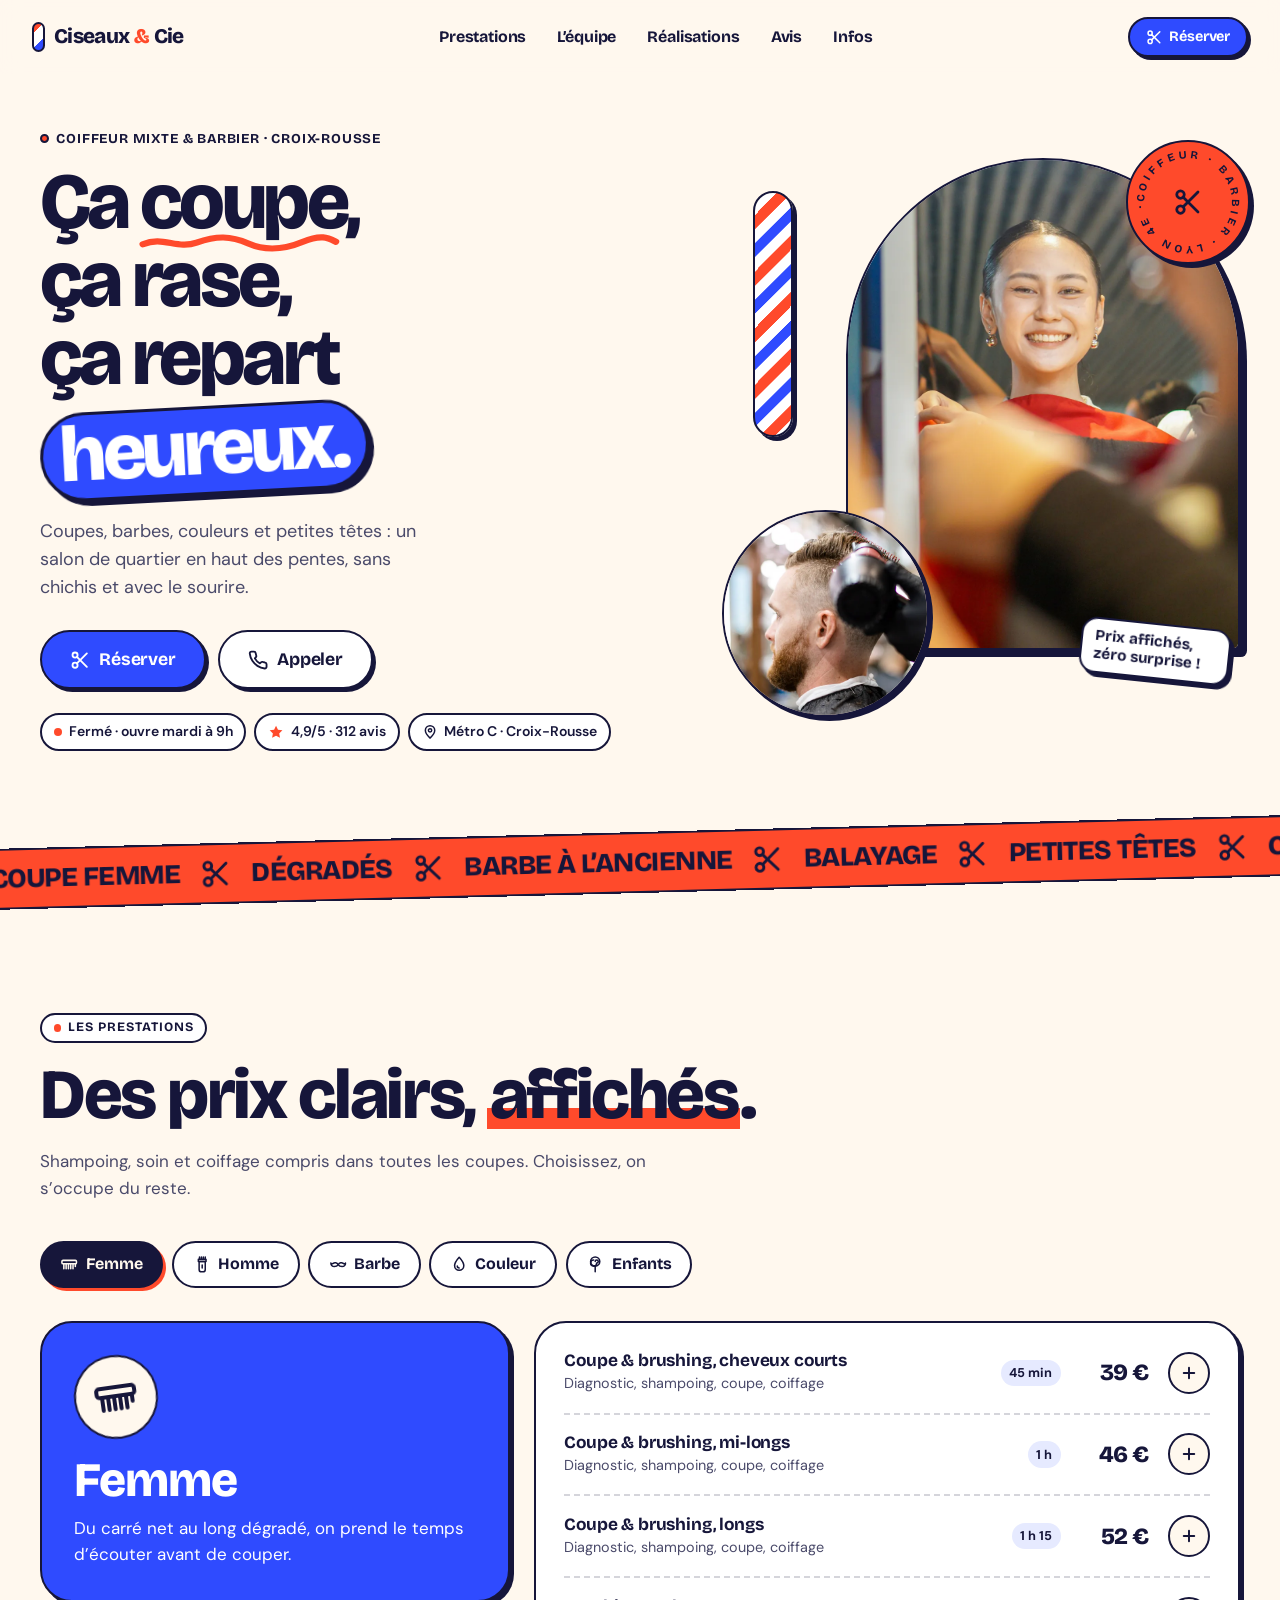
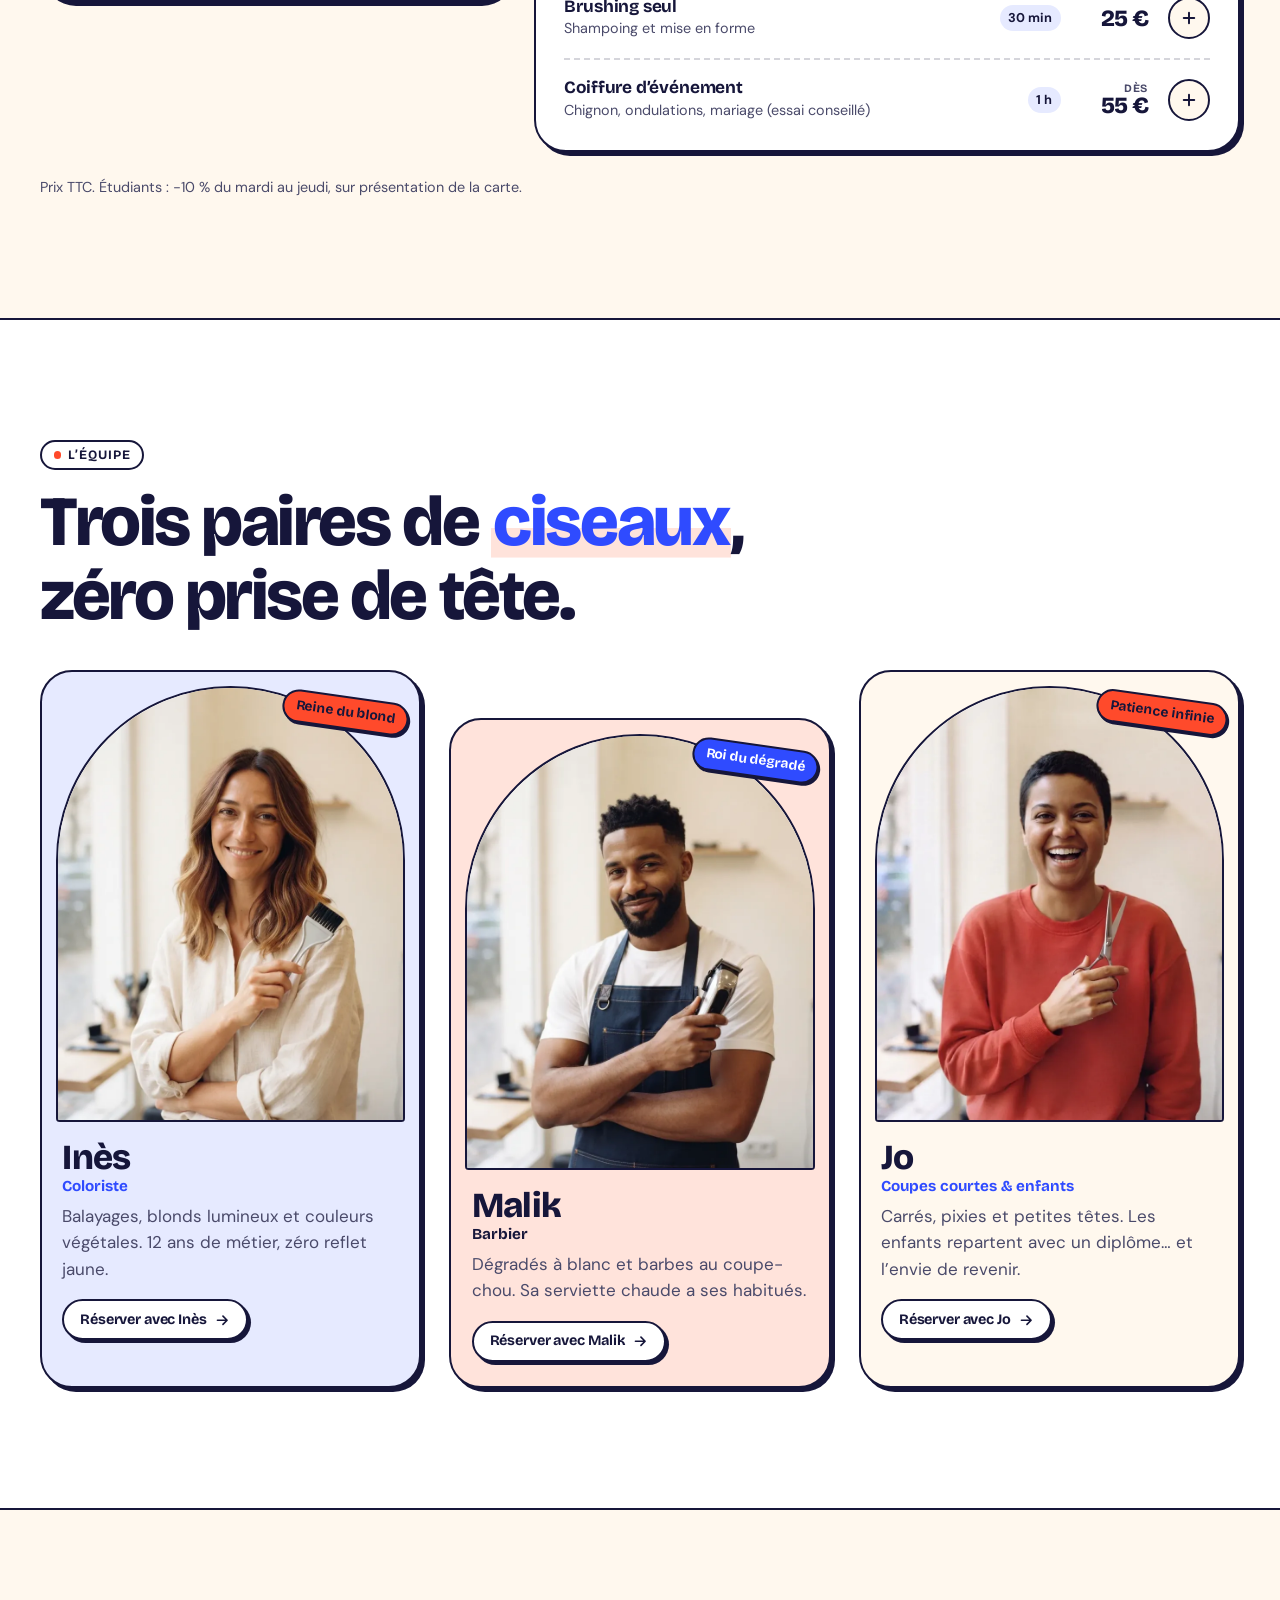
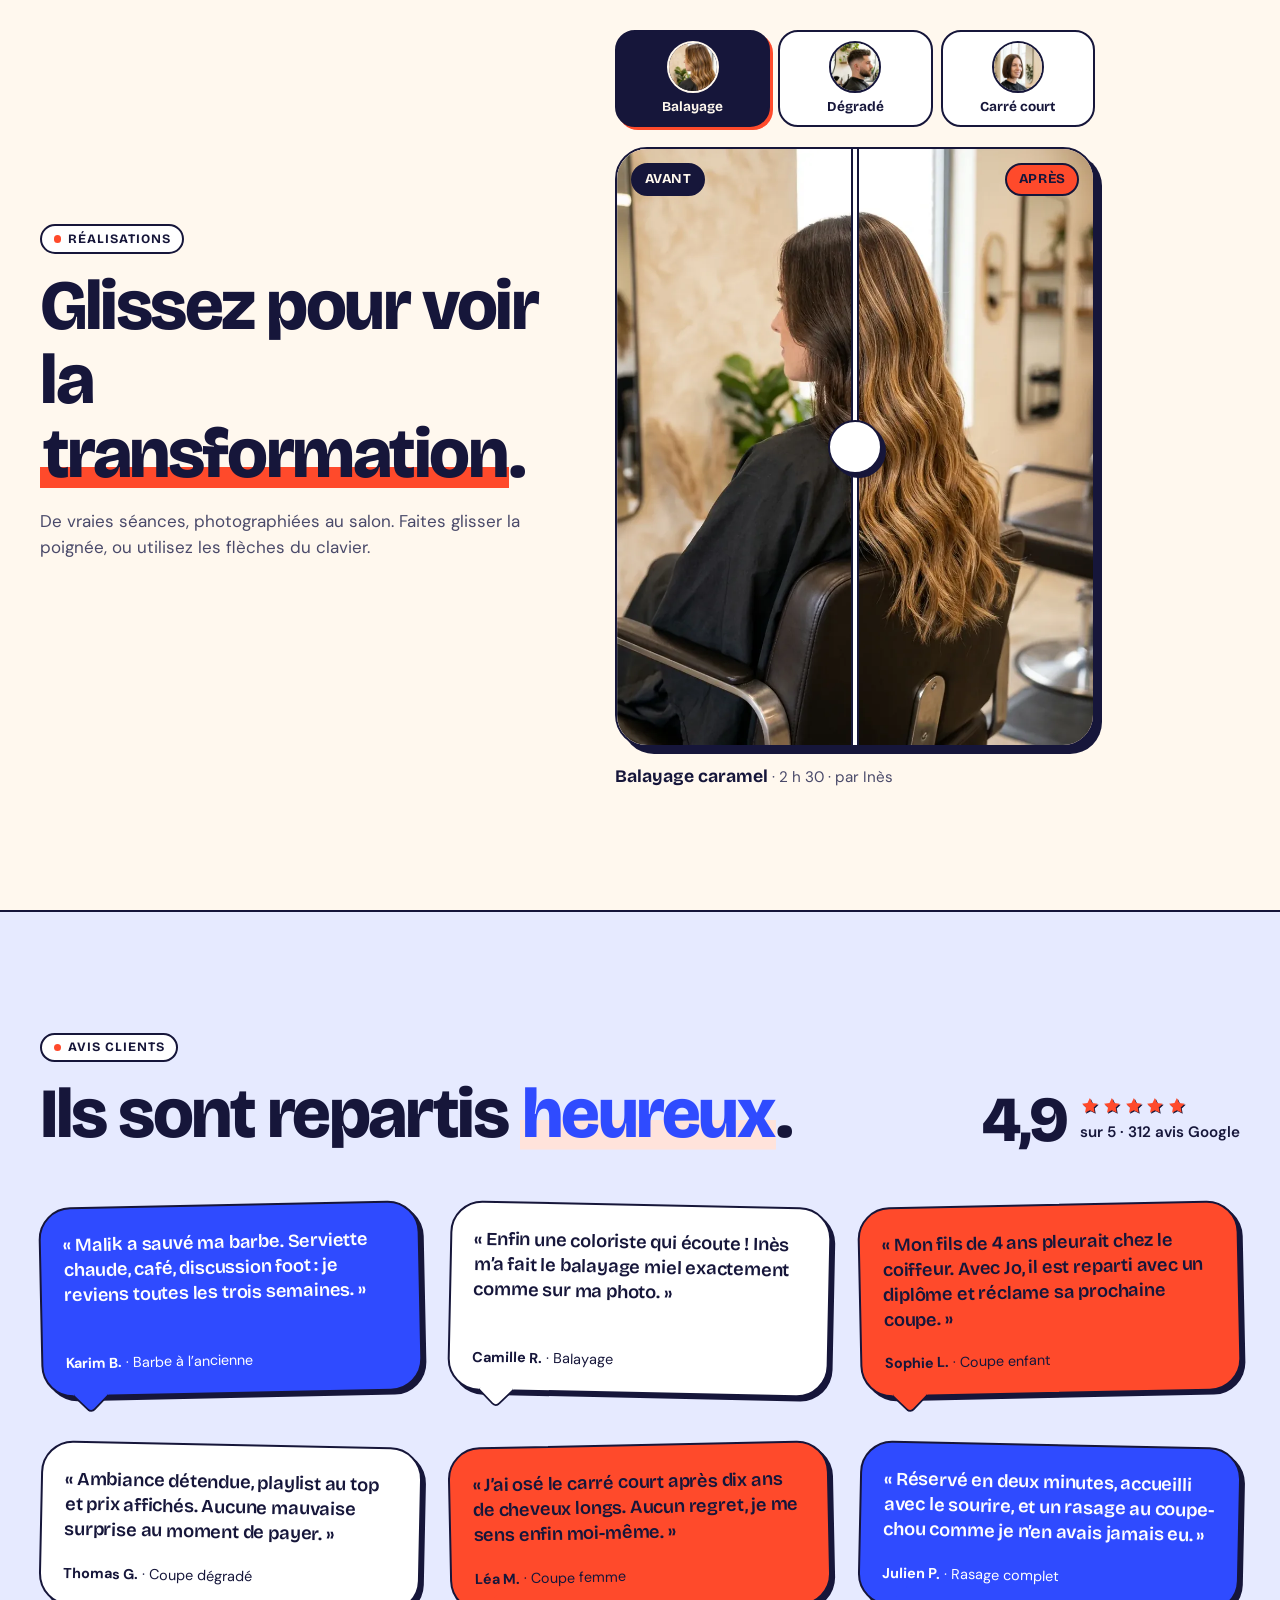
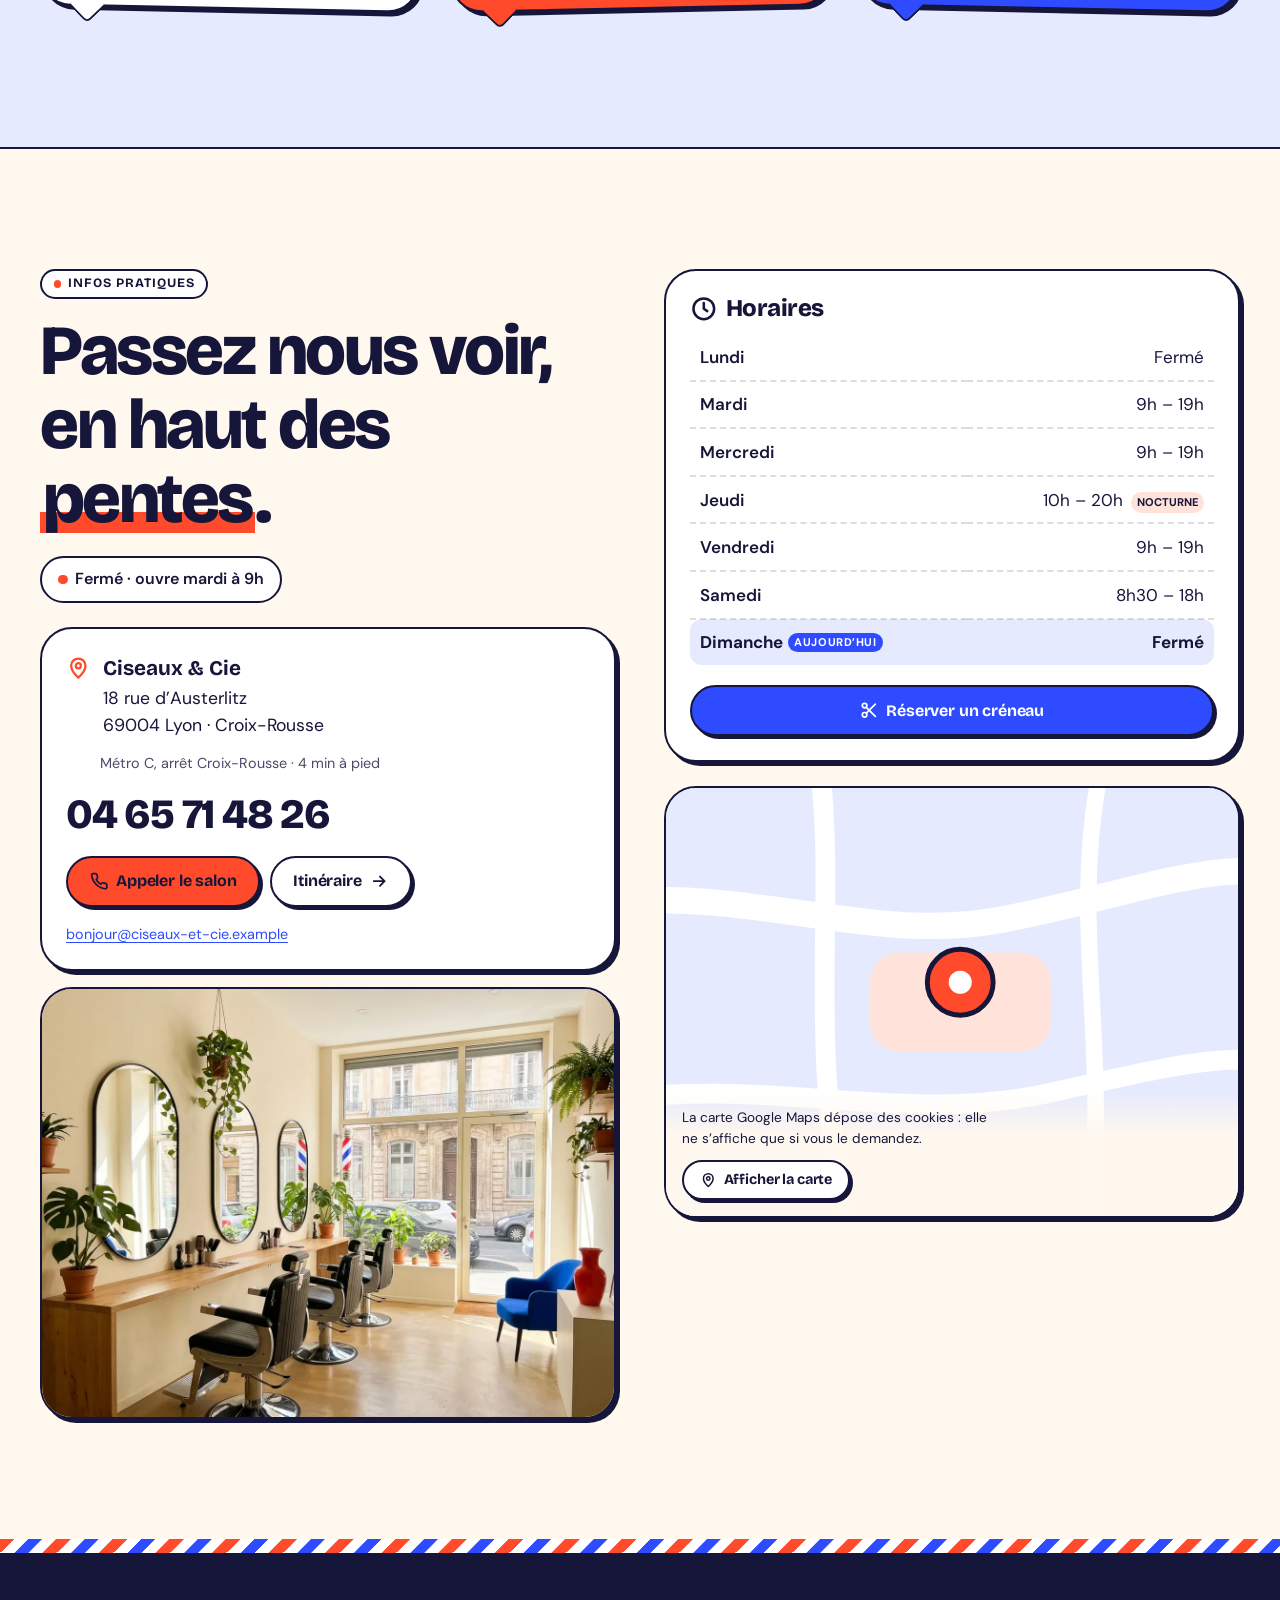
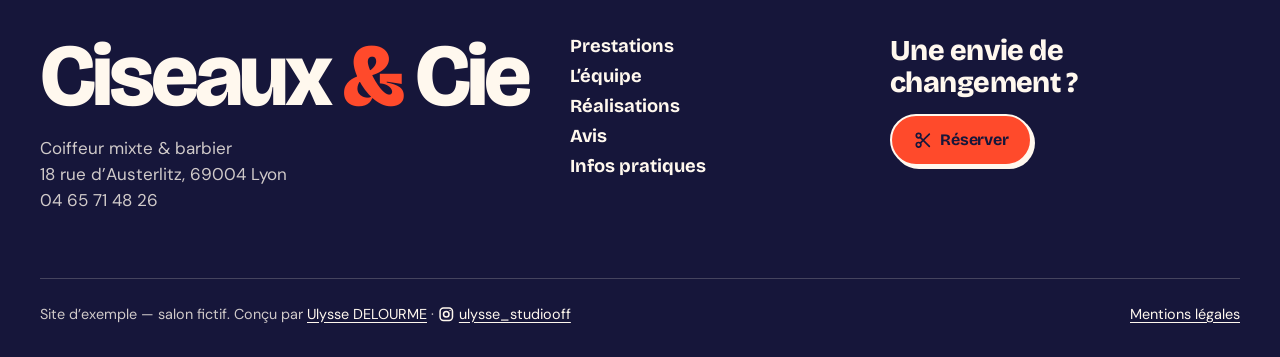
==== commit af59cc50: "Intègre les photos de Ciseaux & Cie et garde 3 réalisations - Photos recadrées et converties en WebP" ====
--- a/sites/atelier-ciseaux/index.html
+++ b/sites/atelier-ciseaux/index.html
@@ -22,7 +22,7 @@
   <meta property="og:title" content="Ciseaux &amp; Cie — Coiffeur &amp; barbier à la Croix-Rousse">
   <meta property="og:description" content="Ça coupe, ça rase, ça repart heureux. Salon mixte et barbier, Lyon 4e.">
   <meta property="og:url" content="https://ciseaux-et-cie-lyon.netlify.app/">
-  <!-- PHOTO MANQUANTE : og-image.jpg (1200×630). Les réseaux sociaux exigent une URL absolue. -->
+  <!-- Aperçu : og-image.jpg (1200×630, tiré du hero). Les réseaux sociaux exigent une URL absolue. -->
   <meta property="og:image" content="https://ciseaux-et-cie-lyon.netlify.app/assets/img/og-image.jpg">
   <meta name="twitter:card" content="summary_large_image">
 
@@ -202,16 +202,14 @@
         </div>
 
         <div class="hero__visual">
-          <!-- PHOTO MANQUANTE : hero-salon.webp (1000×1250, portrait 4:5) -->
           <figure class="hero__photo pop" style="--d: .35s">
             <img src="assets/img/hero-salon.webp" width="1000" height="1250" fetchpriority="high"
-                 alt="Une coiffeuse coupe les cheveux d’une cliente qui rit, dans le salon lumineux Ciseaux & Cie">
+                 alt="Dans le miroir du salon, une cliente en cape rouge sourit pendant qu’on la coiffe">
           </figure>
 
-          <!-- PHOTO MANQUANTE : hero-barbe.webp (600×600, carré) -->
           <figure class="hero__photo-mini pop" style="--d: .6s">
             <img src="assets/img/hero-barbe.webp" width="600" height="600"
-                 alt="Gros plan d’une barbe taillée au rasoir">
+                 alt="Un client à la barbe rousse taillée se fait coiffer à la brosse ronde">
           </figure>
 
           <!-- Le poteau de barbier : la signature visuelle du salon -->
@@ -458,9 +456,8 @@
         <ul class="team">
           <li class="member member--bleu reveal" style="--d: 0s">
             <div class="member__photo">
-              <!-- PHOTO MANQUANTE : equipe-ines.webp (800×1000, portrait 4:5) -->
               <img src="assets/img/equipe-ines.webp" width="800" height="1000" loading="lazy"
-                   alt="Portrait d’Inès, coloriste, souriante, cheveux blonds ondulés">
+                   alt="Portrait d’Inès, coloriste, souriante, un pinceau à coloration à la main">
             </div>
             <span class="member__sticker" aria-hidden="true">Reine du blond</span>
             <h3 class="member__name">Inès</h3>
@@ -473,9 +470,8 @@
 
           <li class="member member--vermillon reveal" style="--d: .1s">
             <div class="member__photo">
-              <!-- PHOTO MANQUANTE : equipe-malik.webp (800×1000, portrait 4:5) -->
               <img src="assets/img/equipe-malik.webp" width="800" height="1000" loading="lazy"
-                   alt="Portrait de Malik, barbier, barbe soignée et tablier de cuir">
+                   alt="Portrait de Malik, barbier, en tablier, une tondeuse à la main">
             </div>
             <span class="member__sticker" aria-hidden="true">Roi du dégradé</span>
             <h3 class="member__name">Malik</h3>
@@ -488,9 +484,8 @@
 
           <li class="member member--creme reveal" style="--d: .2s">
             <div class="member__photo">
-              <!-- PHOTO MANQUANTE : equipe-jo.webp (800×1000, portrait 4:5) -->
               <img src="assets/img/equipe-jo.webp" width="800" height="1000" loading="lazy"
-                   alt="Portrait de Jo, coiffeur·se, en train de rire, ciseaux à la main">
+                   alt="Portrait de Jo, qui éclate de rire, une paire de ciseaux à la main">
             </div>
             <span class="member__sticker" aria-hidden="true">Patience infinie</span>
             <h3 class="member__name">Jo</h3>
@@ -507,11 +502,13 @@
     <!-- =================================================================
          4. RÉALISATIONS (comparateur à glisser)
          ✏️ Pour chaque réalisation :
-            - les deux photos : realisation-N-debut.webp (avant OU pendant)
-              et realisation-N-fin.webp (après), même cadrage si possible ;
-            - les libellés : modifie le texte des deux <span class="compare__tag">
-              (« Avant » ou « Pendant », et « Après ») : l'accessibilité suit toute seule ;
-            - le nom de l'onglet et la légende.
+            - les deux photos : realisation-N-debut.webp (avant) et
+              realisation-N-fin.webp (après), au cadrage IDENTIQUE
+              (sinon le décor « saute » quand on fait glisser la poignée) ;
+            - la miniature de l'onglet : realisation-N-mini.webp (120×120) ;
+            - les libellés « Avant » / « Après » (<span class="compare__tag">) :
+              l'accessibilité suit toute seule ;
+            - le nom de l'onglet, les textes alternatifs (alt) et la légende.
          ================================================================= -->
     <section class="section realisations" id="realisations" aria-labelledby="realisations-title">
       <div class="container realisations__grid">
@@ -523,82 +520,69 @@
 
         <div class="gallery" data-tabs>
           <div class="gallery__tabs reveal" role="tablist" aria-label="Choisir une réalisation">
-            <button class="tab tab--small" role="tab" id="tab-real-1" aria-controls="real-1" aria-selected="true">Balayage</button>
-            <button class="tab tab--small" role="tab" id="tab-real-2" aria-controls="real-2" aria-selected="false" tabindex="-1">Dégradé</button>
-            <button class="tab tab--small" role="tab" id="tab-real-3" aria-controls="real-3" aria-selected="false" tabindex="-1">Carré court</button>
-            <button class="tab tab--small" role="tab" id="tab-real-4" aria-controls="real-4" aria-selected="false" tabindex="-1">Barbe</button>
+            <button class="tab gallery__tab" role="tab" id="tab-real-1" aria-controls="real-1" aria-selected="true">
+              <img class="gallery__thumb" src="assets/img/realisation-1-mini.webp" width="120" height="120" alt="">
+              <span>Balayage</span>
+            </button>
+            <button class="tab gallery__tab" role="tab" id="tab-real-2" aria-controls="real-2" aria-selected="false" tabindex="-1">
+              <img class="gallery__thumb" src="assets/img/realisation-2-mini.webp" width="120" height="120" alt="">
+              <span>Dégradé</span>
+            </button>
+            <button class="tab gallery__tab" role="tab" id="tab-real-3" aria-controls="real-3" aria-selected="false" tabindex="-1">
+              <img class="gallery__thumb" src="assets/img/realisation-3-mini.webp" width="120" height="120" alt="">
+              <span>Carré court</span>
+            </button>
           </div>
 
           <!-- Réalisation 1 -->
           <figure class="compare reveal" role="tabpanel" id="real-1" aria-labelledby="tab-real-1" data-compare>
             <div class="compare__frame">
-              <!-- PHOTOS MANQUANTES : realisation-1-fin.webp et realisation-1-debut.webp (900×1125, 4:5) -->
               <img class="compare__img" src="assets/img/realisation-1-fin.webp" width="900" height="1125" loading="lazy"
-                   alt="Après : balayage miel lumineux sur cheveux mi-longs">
+                   alt="Après : balayage caramel lumineux sur les mêmes cheveux longs ondulés">
               <div class="compare__debut">
                 <img class="compare__img" src="assets/img/realisation-1-debut.webp" width="900" height="1125" loading="lazy"
-                     alt="Avant : cheveux châtains mi-longs, sans reflets">
+                     alt="Avant : cheveux longs châtain foncé, ondulés, vus de dos">
               </div>
               <span class="compare__tag compare__tag--debut">Avant</span>
               <span class="compare__tag compare__tag--fin">Après</span>
               <input class="compare__range" type="range" min="0" max="100" value="50">
               <div class="compare__handle" aria-hidden="true"><span class="compare__knob"></span></div>
             </div>
-            <figcaption class="compare__caption"><strong>Balayage miel</strong> · 2 h 30 · par Inès</figcaption>
+            <figcaption class="compare__caption"><strong>Balayage caramel</strong> · 2 h 30 · par Inès</figcaption>
           </figure>
 
-          <!-- Réalisation 2 (exemple de paire « pendant / après ») -->
+          <!-- Réalisation 2 -->
           <figure class="compare" role="tabpanel" id="real-2" aria-labelledby="tab-real-2" data-compare>
             <div class="compare__frame">
-              <!-- PHOTOS MANQUANTES : realisation-2-fin.webp et realisation-2-debut.webp (900×1125, 4:5) -->
               <img class="compare__img" src="assets/img/realisation-2-fin.webp" width="900" height="1125" loading="lazy"
-                   alt="Après : dégradé à blanc net, dessus texturé">
+                   alt="Après : dégradé à blanc sur les côtés, dessus texturé et barbe taillée courte">
               <div class="compare__debut">
                 <img class="compare__img" src="assets/img/realisation-2-debut.webp" width="900" height="1125" loading="lazy"
-                     alt="Pendant : le barbier passe la tondeuse sur les côtés">
-              </div>
-              <span class="compare__tag compare__tag--debut">Pendant</span>
-              <span class="compare__tag compare__tag--fin">Après</span>
-              <input class="compare__range" type="range" min="0" max="100" value="50">
-              <div class="compare__handle" aria-hidden="true"><span class="compare__knob"></span></div>
-            </div>
-            <figcaption class="compare__caption"><strong>Dégradé à blanc</strong> · 45 min · par Malik</figcaption>
-          </figure>
-
-          <!-- Réalisation 3 -->
-          <figure class="compare" role="tabpanel" id="real-3" aria-labelledby="tab-real-3" data-compare>
-            <div class="compare__frame">
-              <!-- PHOTOS MANQUANTES : realisation-3-fin.webp et realisation-3-debut.webp (900×1125, 4:5) -->
-              <img class="compare__img" src="assets/img/realisation-3-fin.webp" width="900" height="1125" loading="lazy"
-                   alt="Après : carré court flou à hauteur de mâchoire">
-              <div class="compare__debut">
-                <img class="compare__img" src="assets/img/realisation-3-debut.webp" width="900" height="1125" loading="lazy"
-                     alt="Avant : cheveux longs et lisses">
+                     alt="Avant : homme aux cheveux longs en bataille et barbe fournie, de profil">
               </div>
               <span class="compare__tag compare__tag--debut">Avant</span>
               <span class="compare__tag compare__tag--fin">Après</span>
               <input class="compare__range" type="range" min="0" max="100" value="50">
               <div class="compare__handle" aria-hidden="true"><span class="compare__knob"></span></div>
             </div>
-            <figcaption class="compare__caption"><strong>Carré court flou</strong> · 1 h · par Jo</figcaption>
+            <figcaption class="compare__caption"><strong>Dégradé + barbe</strong> · 50 min · par Malik</figcaption>
           </figure>
 
-          <!-- Réalisation 4 (exemple de paire « pendant / après ») -->
-          <figure class="compare" role="tabpanel" id="real-4" aria-labelledby="tab-real-4" data-compare>
+          <!-- Réalisation 3 -->
+          <figure class="compare" role="tabpanel" id="real-3" aria-labelledby="tab-real-3" data-compare>
             <div class="compare__frame">
-              <!-- PHOTOS MANQUANTES : realisation-4-fin.webp et realisation-4-debut.webp (900×1125, 4:5) -->
-              <img class="compare__img" src="assets/img/realisation-4-fin.webp" width="900" height="1125" loading="lazy"
-                   alt="Après : barbe taillée, contours nets">
+              <img class="compare__img" src="assets/img/realisation-3-fin.webp" width="900" height="1125" loading="lazy"
+                   alt="Après : carré court et net à hauteur de mâchoire">
               <div class="compare__debut">
-                <img class="compare__img" src="assets/img/realisation-4-debut.webp" width="900" height="1125" loading="lazy"
-                     alt="Pendant : rasage des contours au coupe-chou, mousse sur les joues">
+                <img class="compare__img" src="assets/img/realisation-3-debut.webp" width="900" height="1125" loading="lazy"
+                     alt="Avant : femme aux cheveux longs et lisses, de face">
               </div>
-              <span class="compare__tag compare__tag--debut">Pendant</span>
+              <span class="compare__tag compare__tag--debut">Avant</span>
               <span class="compare__tag compare__tag--fin">Après</span>
               <input class="compare__range" type="range" min="0" max="100" value="50">
               <div class="compare__handle" aria-hidden="true"><span class="compare__knob"></span></div>
             </div>
-            <figcaption class="compare__caption"><strong>Barbe à l’ancienne</strong> · 30 min · par Malik</figcaption>
+            <figcaption class="compare__caption"><strong>Carré court</strong> · 1 h · par Jo</figcaption>
           </figure>
         </div>
       </div>
@@ -733,10 +717,9 @@
           </div>
         </div>
 
-        <!-- PHOTO MANQUANTE : infos-salon.webp (1200×900, paysage 4:3) -->
         <figure class="infos__photo reveal">
           <img src="assets/img/infos-salon.webp" width="1200" height="900" loading="lazy"
-               alt="La devanture colorée du salon Ciseaux & Cie, à la Croix-Rousse">
+               alt="L’intérieur lumineux du salon : trois fauteuils de barbier face aux miroirs ovales, des plantes vertes et le poteau de barbier dans la vitrine">
         </figure>
       </div>
     </section>
@@ -856,7 +839,19 @@
         <!-- Étape 3 : jour et heure (calculés par le JS) -->
         <fieldset class="step" data-step="3" hidden>
           <legend class="step__title" tabindex="-1">Quand&nbsp;?</legend>
-          <p class="step__label" id="days-label">Jour</p>
+          <!-- Une semaine à la fois (lundi → dimanche), avec des flèches pour changer de semaine -->
+          <div class="week">
+            <p class="step__label" id="days-label">Jour</p>
+            <div class="week__nav">
+              <button class="week__arrow" type="button" data-week-prev aria-label="Semaine précédente">
+                <svg class="icon icon--back" aria-hidden="true"><use href="#i-fleche"></use></svg>
+              </button>
+              <p class="week__label" aria-live="polite" data-week-label></p>
+              <button class="week__arrow" type="button" data-week-next aria-label="Semaine suivante">
+                <svg class="icon" aria-hidden="true"><use href="#i-fleche"></use></svg>
+              </button>
+            </div>
+          </div>
           <div class="days" role="radiogroup" aria-labelledby="days-label" data-days></div>
           <p class="step__label" id="slots-label">Heure <span class="step__hint">(les créneaux barrés sont déjà pris)</span></p>
           <div class="slots" role="radiogroup" aria-labelledby="slots-label" data-slots></div>
--- a/sites/atelier-ciseaux/css/style.css
+++ b/sites/atelier-ciseaux/css/style.css
@@ -75,8 +75,12 @@
   line-height: 1.55;
   color: var(--encre);
   background: var(--creme);
-  overflow-x: clip; /* le bandeau incliné dépasse : on coupe sans créer de scroll */
-}
+}
+/* Le bandeau incliné dépasse sur les côtés : on le coupe au niveau de <main>.
+   (Sur <body>, la règle serait transmise à la fenêtre et n'empêcherait pas
+   un téléphone d'élargir la page.) « clip » ne crée pas de zone de défilement :
+   les éléments « sticky » continuent de fonctionner. */
+main { overflow-x: clip; }
 
 img, svg { display: block; max-width: 100%; }
 img { height: auto; }
@@ -448,7 +452,7 @@
   border: var(--bord); border-radius: 999px 999px var(--rayon) var(--rayon);
   margin-bottom: 1.1rem; background: var(--blanc);
 }
-.member__photo img { width: 100%; height: 100%; object-fit: cover; transition: scale .6s var(--doux); }
+.member__photo img { width: 100%; height: 100%; object-fit: cover; object-position: 50% 30%; transition: scale .6s var(--doux); } /* le visage reste dans le cadre carré du mobile */
 .member:hover .member__photo img { scale: 1.05; }
 .member__sticker {
   position: absolute; top: 24px; right: 10px;
@@ -468,7 +472,20 @@
 .member .btn { margin-left: .4rem; }
 
 /* 9. RÉALISATIONS (comparateur) ============================================ */
-.gallery__tabs { display: flex; flex-wrap: wrap; gap: .5rem; margin-bottom: 1.25rem; }
+.gallery__tabs { display: grid; grid-template-columns: repeat(3, minmax(0, 1fr)); gap: .5rem; margin-bottom: 1.25rem; max-width: 480px; }
+/* Onglets en « miniatures » : photo ronde du résultat + nom */
+.gallery__tab {
+  flex-direction: column; gap: .4rem; min-width: 0;
+  padding: .55rem .4rem .65rem; border-radius: 20px;
+  font-size: .85rem; text-align: center; line-height: 1.15;
+}
+.gallery__thumb {
+  width: 52px; height: 52px; border-radius: 50%; object-fit: cover;
+  border: 2px solid var(--encre); background: var(--bleu-pale);
+  transition: scale .3s var(--ressort);
+}
+.gallery__tab:hover .gallery__thumb { scale: 1.08; }
+.gallery__tab[aria-selected='true'] .gallery__thumb { border-color: var(--creme); }
 .compare { max-width: 520px; }
 .compare__frame {
   --pos: 50%;
@@ -567,7 +584,7 @@
 .review--vermillon { background: var(--vermillon); color: var(--encre); }
 
 /* 11. INFOS PRATIQUES ====================================================== */
-.infos__grid { display: grid; gap: 1.5rem; }
+.infos__grid { display: grid; grid-template-columns: minmax(0, 1fr); gap: 1.5rem; } /* minmax(0, …) : une colonne ne s'élargit jamais au-delà de l'écran */
 .infos__main .title { margin-bottom: 1.25rem; }
 .infos__main .chip--status { margin-bottom: 1.5rem; }
 .card { background: var(--blanc); border: var(--bord); border-radius: var(--rayon-lg); padding: 1.5rem; box-shadow: var(--ombre); }
@@ -587,7 +604,7 @@
 .hours th, .hours td { padding: .6rem .6rem; text-align: left; border-bottom: 2px dashed rgba(22, 22, 58, .15); }
 .hours tr:last-child th, .hours tr:last-child td { border-bottom: 0; }
 .hours th { font-weight: 600; }
-.hours td { text-align: right; font-variant-numeric: tabular-nums; white-space: nowrap; }
+.hours td { text-align: right; font-variant-numeric: tabular-nums; }
 .hours tr.is-today th, .hours tr.is-today td { background: var(--bleu-pale); font-weight: 700; }
 .hours tr.is-today th { border-radius: 12px 0 0 12px; }
 .hours tr.is-today td { border-radius: 0 12px 12px 0; }
@@ -595,7 +612,7 @@
   content: 'aujourd’hui'; margin-left: .5em; font-size: .7rem; text-transform: uppercase; letter-spacing: .05em;
   background: var(--bleu); color: var(--blanc); padding: .2em .55em; border-radius: 999px; vertical-align: .15em;
 }
-.hours__tag { font-size: .7rem; font-weight: 700; text-transform: uppercase; background: var(--vermillon-pale); padding: .15em .5em; border-radius: 999px; margin-left: .3em; }
+.hours__tag { display: inline-block; font-size: .7rem; font-weight: 700; text-transform: uppercase; background: var(--vermillon-pale); padding: .15em .5em; border-radius: 999px; margin-left: .3em; }
 
 .map {
   position: relative; aspect-ratio: 4 / 3; overflow: hidden;
@@ -745,12 +762,32 @@
 .avatar--any { background: var(--bleu-pale); }
 .avatar--any .icon { width: 28px; height: 28px; }
 
-.days { display: flex; gap: .5rem; overflow-x: auto; scrollbar-width: none; padding: .2rem .2rem .6rem; margin: 0 -.2rem .5rem; }
-.days::-webkit-scrollbar { display: none; }
-.day { flex-shrink: 0; grid-template-columns: 1fr; justify-items: center; text-align: center; padding: .6rem .8rem; min-width: 68px; }
-.day__weekday { font-size: .75rem; font-weight: 700; text-transform: uppercase; letter-spacing: .05em; }
-.day__num { font: 800 1.5rem/1 var(--font-titre); }
-.day__month { font-size: .75rem; }
+/* Semaine : « Jour » à gauche, flèches et dates à droite */
+.week { display: flex; align-items: center; justify-content: space-between; gap: .5rem; margin: .25rem 0 .55rem; }
+.week .step__label { margin: 0; }
+.week__nav { display: flex; align-items: center; gap: .4rem; }
+.week__label { font: 700 .9rem/1.2 var(--font-titre); min-width: 8.5em; text-align: center; text-wrap: balance; } /* passe sur 2 lignes si l'écran est très étroit */
+.week__arrow {
+  width: 36px; height: 36px; flex-shrink: 0; border-radius: 50%;
+  display: grid; place-items: center; cursor: pointer;
+  border: 2px solid var(--encre); background: var(--blanc);
+  transition: translate .25s var(--ressort), box-shadow .25s var(--ressort), opacity .2s;
+}
+.week__arrow .icon { width: 16px; height: 16px; }
+.week__arrow:hover:not(:disabled) { translate: -2px -2px; box-shadow: 2px 2px 0 var(--encre); }
+.week__arrow:disabled { opacity: .3; cursor: not-allowed; }
+.icon--back { rotate: 180deg; }
+
+/* 7 colonnes qui partagent toute la largeur : jamais de débordement.
+   minmax(0, 1fr) autorise une colonne à rétrécir sous la taille de son contenu. */
+.days { display: grid; grid-template-columns: repeat(7, minmax(0, 1fr)); gap: .3rem; margin-bottom: 1rem; }
+.day { grid-template-columns: 1fr; justify-items: center; gap: .2rem; text-align: center; padding: .55rem 0 .5rem; border-radius: 14px; min-width: 0; }
+.day:not(:has(input:disabled)):hover { translate: 0 -2px; box-shadow: 0 2px 0 var(--encre); }
+.day:has(input:disabled) { text-decoration: none; opacity: .35; border-style: dashed; }
+.day__weekday { font-size: .66rem; font-weight: 700; text-transform: uppercase; letter-spacing: .02em; }
+.day__num { font: 800 1.2rem/1 var(--font-titre); }
+/* Petit point sous la date du jour */
+.day.is-today .day__num::after { content: ''; display: block; width: 5px; height: 5px; margin: .2rem auto 0; border-radius: 50%; background: var(--vermillon); }
 .slots { display: grid; grid-template-columns: repeat(auto-fill, minmax(78px, 1fr)); gap: .45rem; }
 .slot { grid-template-columns: 1fr; justify-items: center; padding: .6rem .3rem; font: 700 .95rem var(--font-titre); }
 .slots__empty { grid-column: 1 / -1; color: var(--encre-douce); font-size: .95rem; }
@@ -867,6 +904,11 @@
   .member__photo { aspect-ratio: 4 / 5; }
   .reviews { grid-auto-columns: 46%; }
   .choices--grid { grid-template-columns: repeat(4, 1fr); }
+  .days { gap: .45rem; }
+  .day { padding: .7rem 0 .6rem; }
+  .day__weekday { font-size: .75rem; }
+  .day__num { font-size: 1.45rem; }
+  .week__label { font-size: 1rem; }
   .avis__head { grid-template-columns: 1fr auto; align-items: end; }
   .infos__actions .btn { flex: 0 0 auto; }
 }
